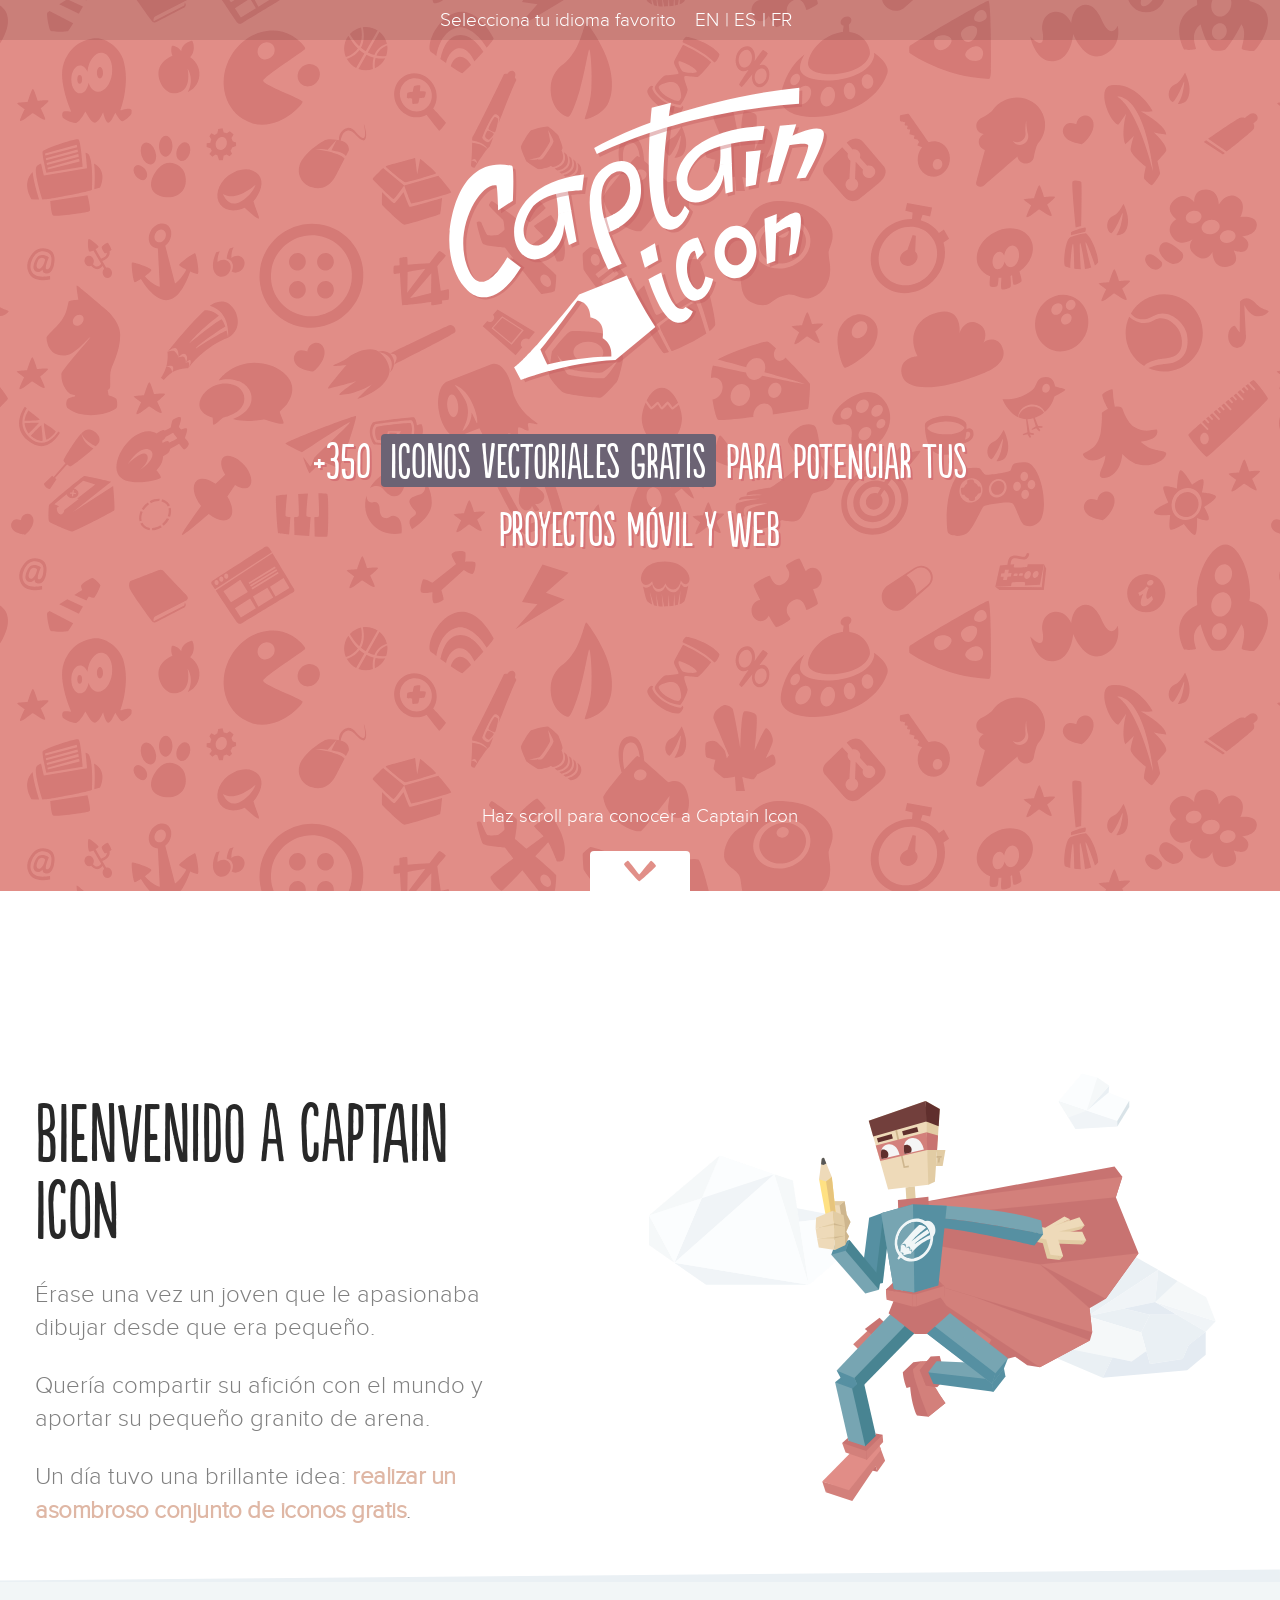
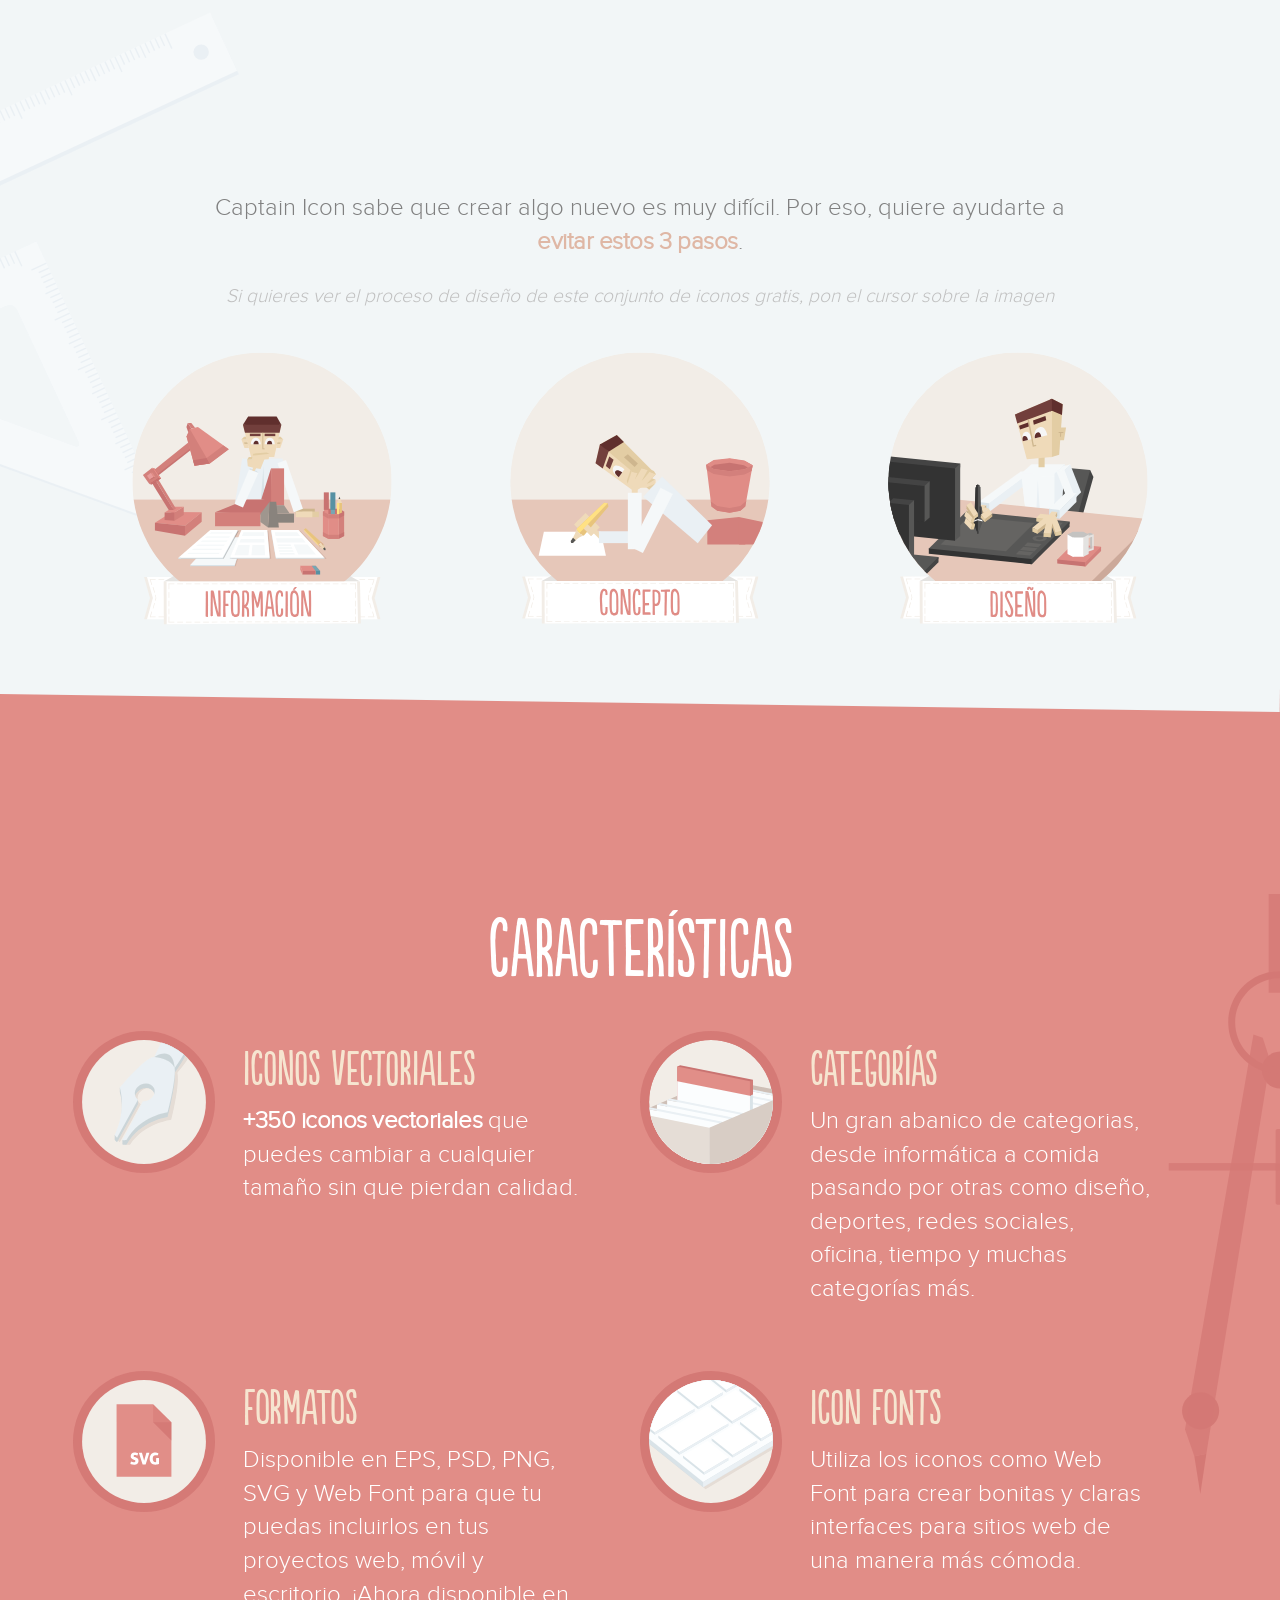
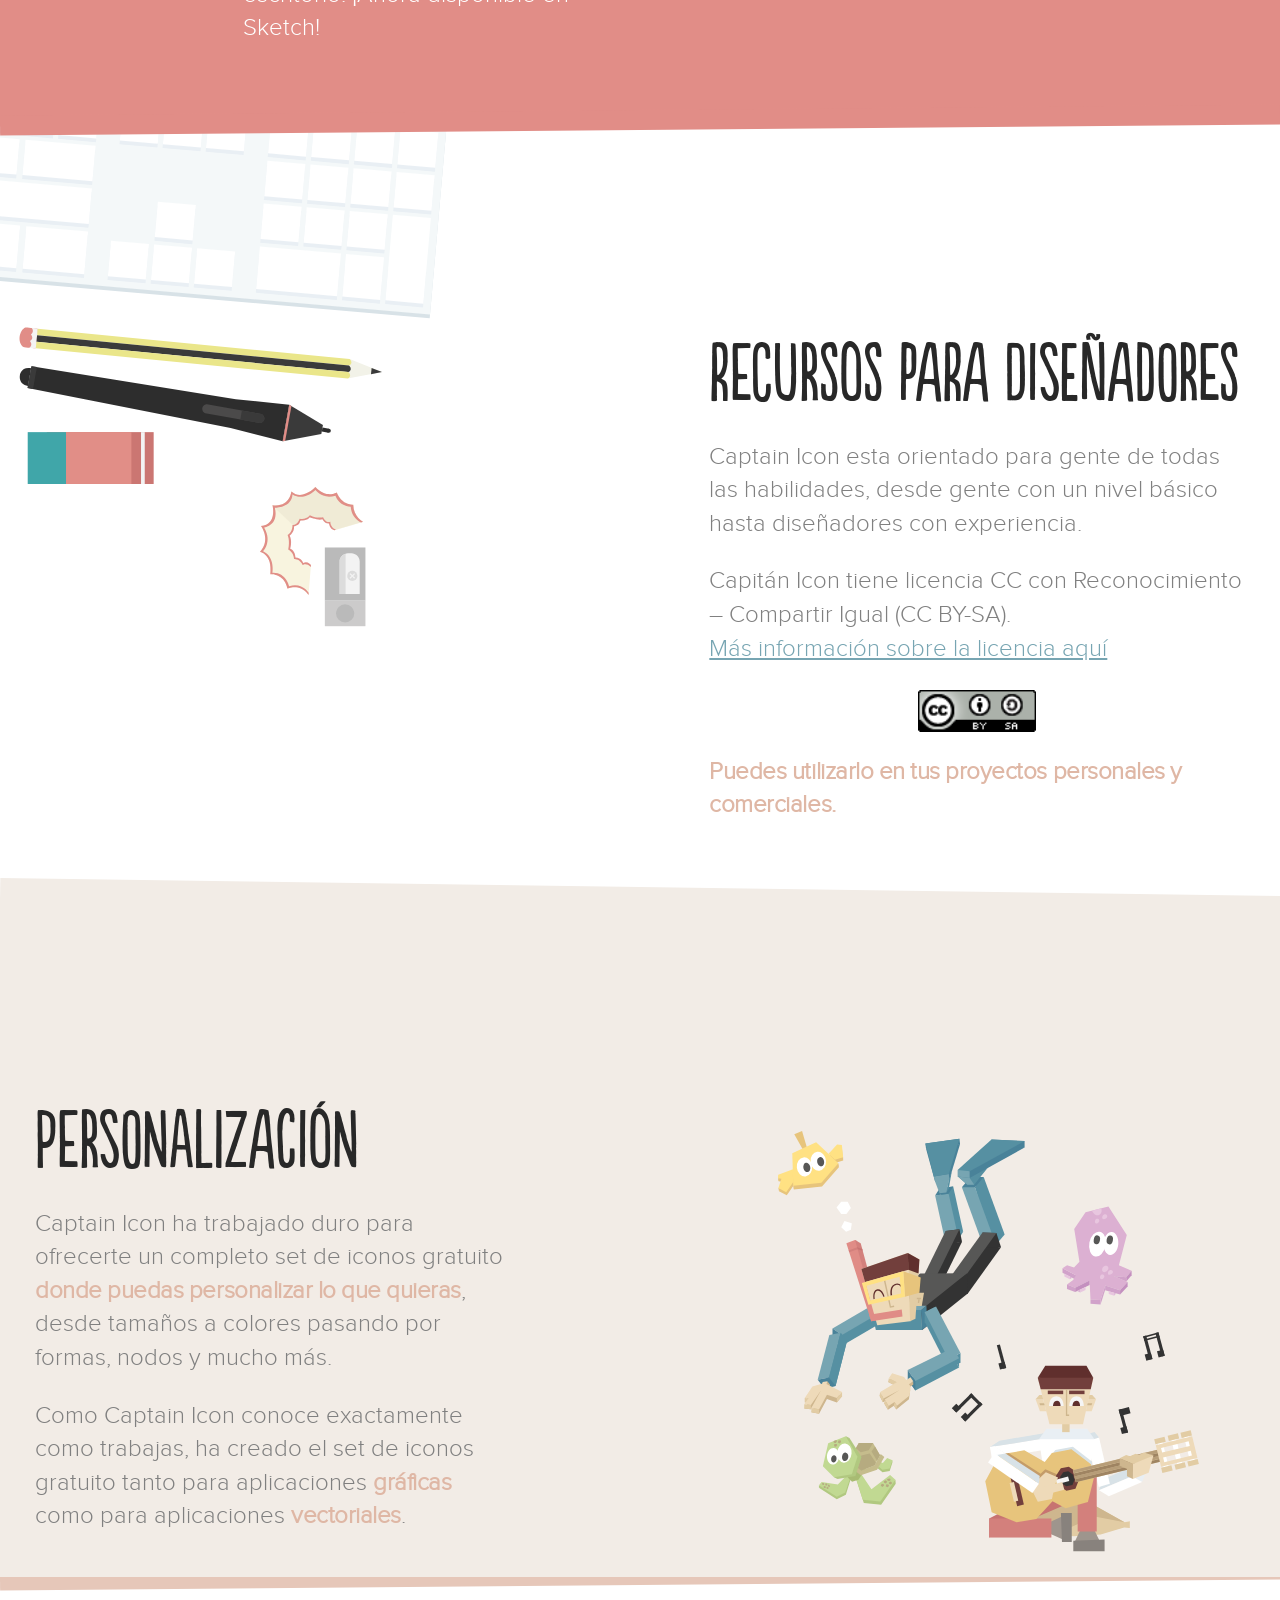
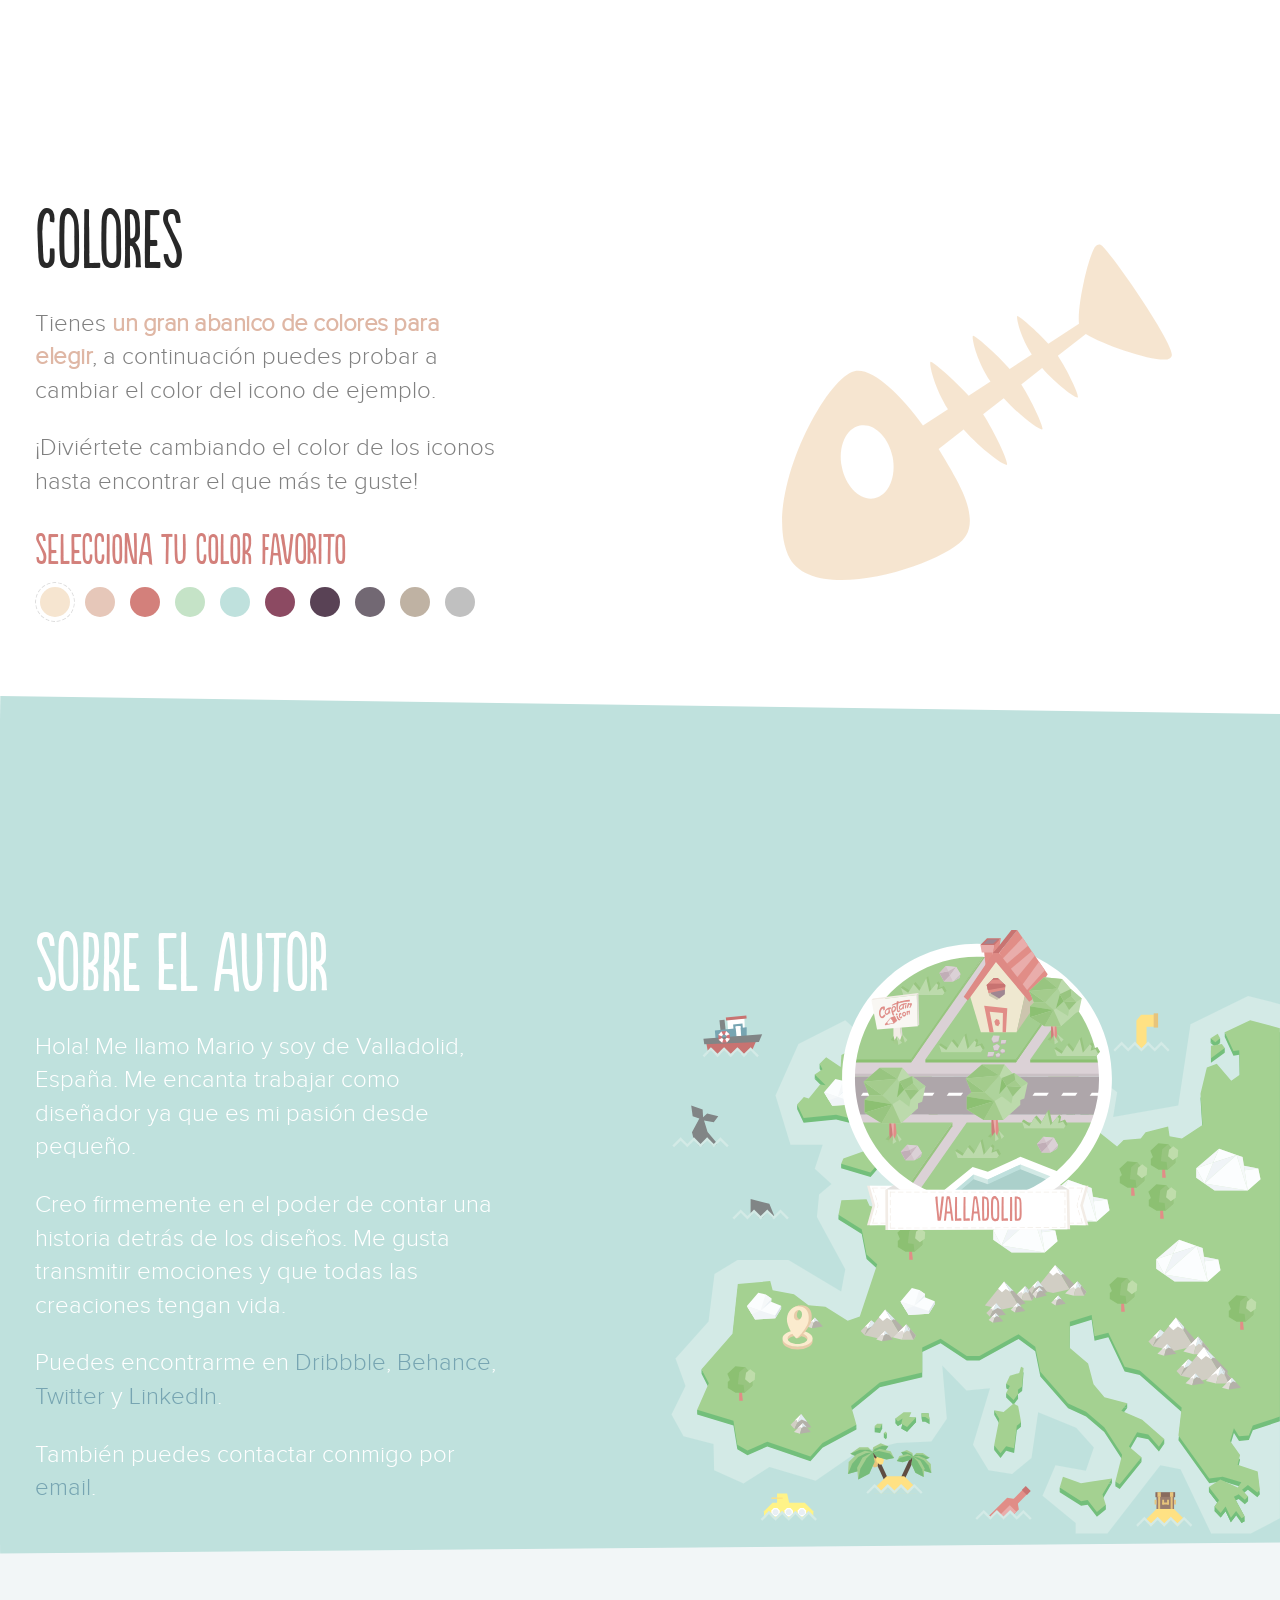
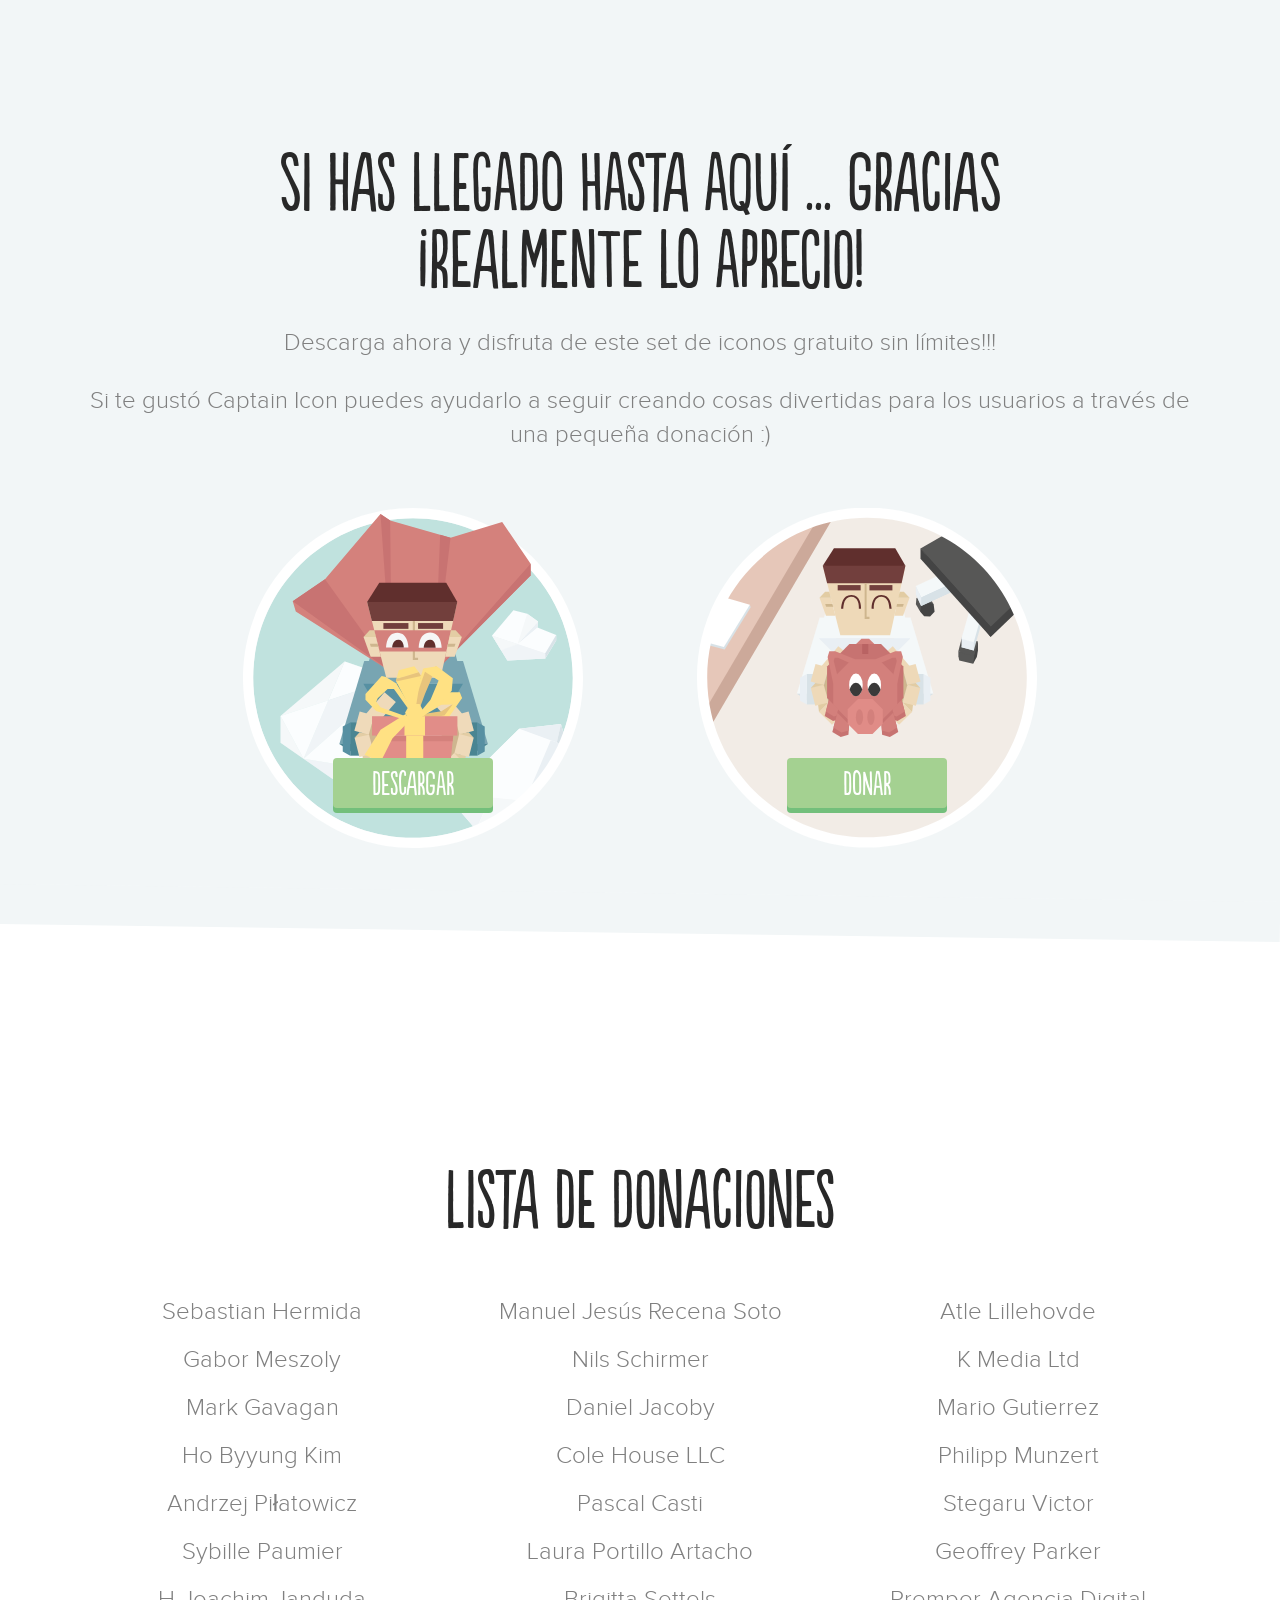
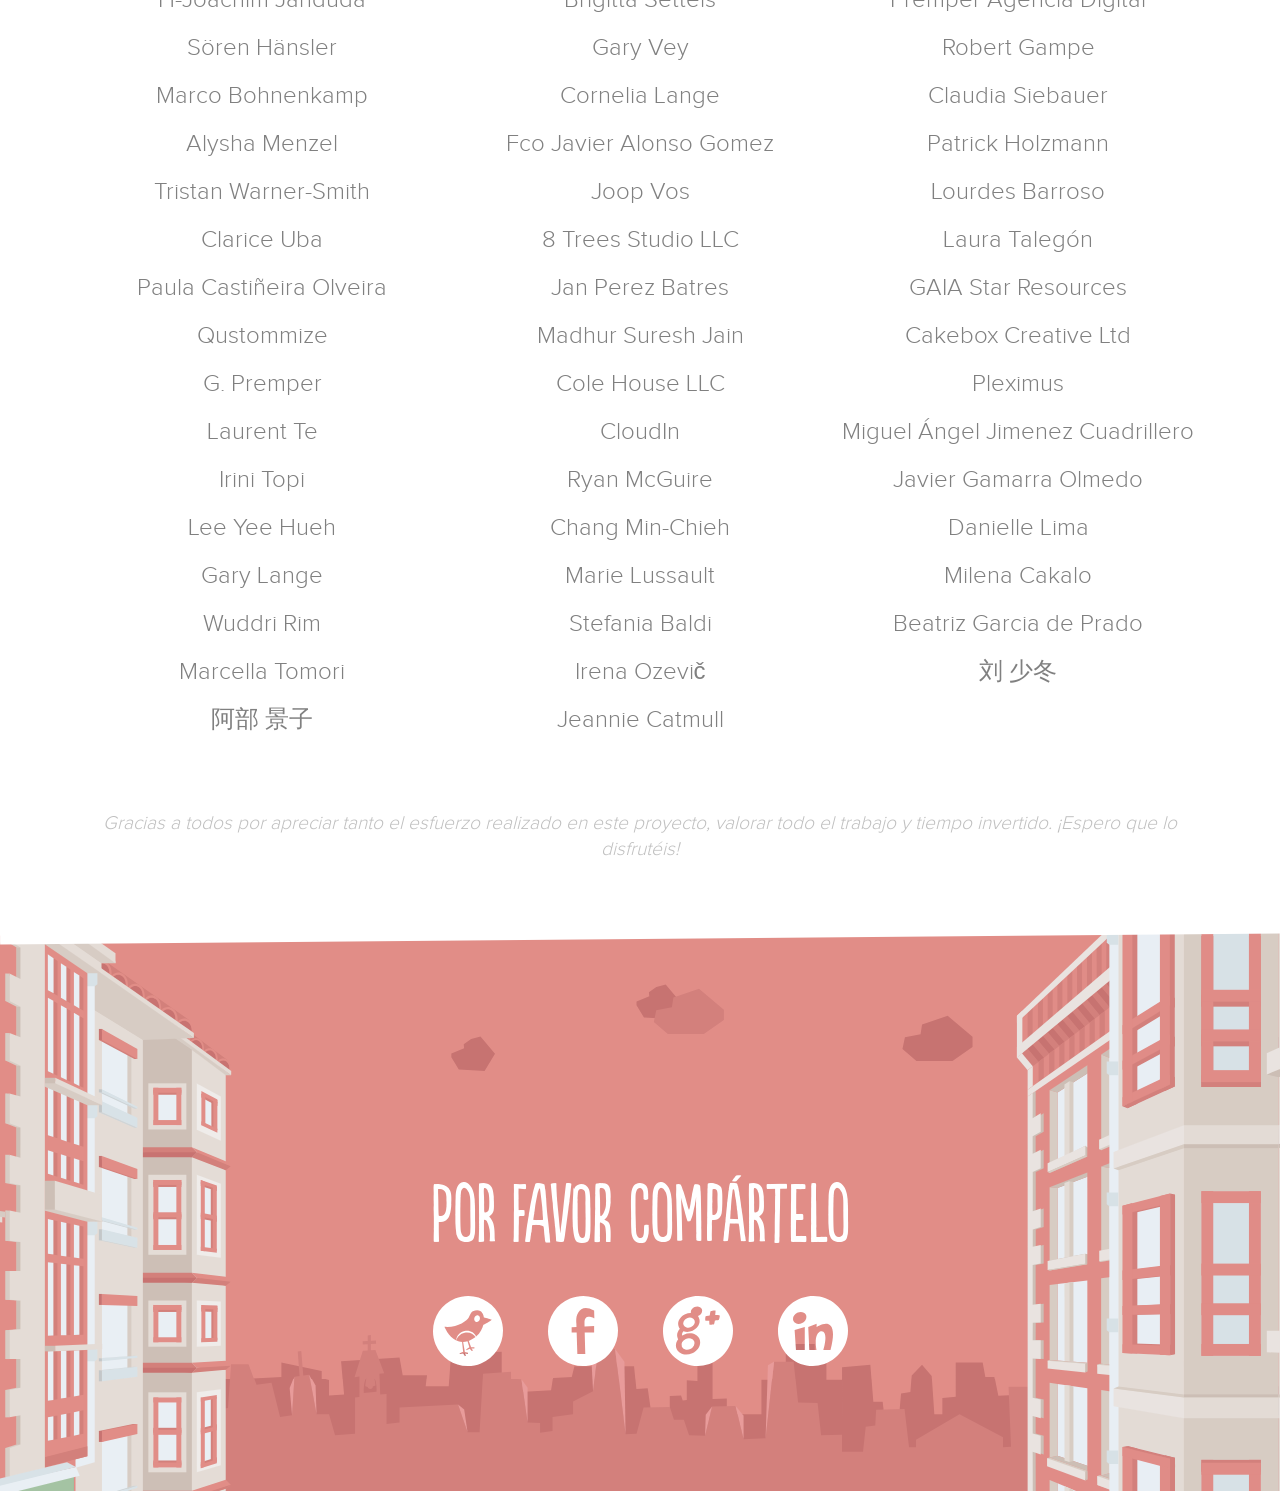
==== es/index.html @ d127c28e "Revert "New donations - March 2019"" ====
<!DOCTYPE html>

    <!--[if lt IE 7]>      <html class="no-js lt-ie9 lt-ie8 lt-ie7"> <![endif]-->
    <!--[if IE 7]>         <html class="no-js lt-ie9 lt-ie8"> <![endif]-->
    <!--[if IE 8]>         <html class="no-js lt-ie9"> <![endif]-->
    <!--[if gt IE 8]><!--> 

    <html class="no-js" lang="es-ES"><!--<![endif]-->
    <head>

        <!--[if lt IE 9]>
            <script type="text/javascript">
               document.createElement("nav");
               document.createElement("header");
               document.createElement("footer");
               document.createElement("section");
               document.createElement("article");
               document.createElement("aside");
               document.createElement("hgroup");
            </script>
        <![endif]-->

        <meta charset="utf-8">
        <meta http-equiv="X-UA-Compatible" content="IE=edge">
        <title>Captain Icon</title>
        <meta name="viewport" content="width=device-width, initial-scale=1">
        <meta name="description" content="+350 Awesome free vector icons to empower your mobile and web designs">
        <meta name="author" content="Mario del Valle Guijarro">

        <link rel="shortcut icon" href="../favicon.ico">
        <link rel="apple-touch-icon" href="../img/apple-touch-icon-57x57.png">
        <link rel="apple-touch-icon" sizes="72x72" href="../img/apple-touch-icon-72x72.png">
        <link rel="apple-touch-icon" sizes="114x114" href="../img/apple-touch-icon-114x114.png">

        <link rel="stylesheet" href="../stylesheets/normalize.css">
        <link rel="stylesheet" href="../stylesheets/main.css">

        <link rel="stylesheet" type="text/css" href="../stylesheets/capicon.css">
        <link rel="stylesheet" type="text/css" href="../stylesheets/print.css" media="print">

        <script src="../js/vendor/modernizr-2.6.2.min.js"></script>
        
    </head>
    <body>

        <!--[if lt IE 7]>
            <p class="browsehappy">You are using an <strong>outdated</strong> browser. Please <a href="http://browsehappy.com/">upgrade your browser</a> to improve your experience.</p>
        <![endif]-->

        <header class="top-bar">
            <div class="top-bar-inner">
                <span>Selecciona tu idioma favorito</span>
                <ul class="language-list">
                    <li>
                        <a href="../index.html">EN</a>
                        <span>| ES</span>
                        <a href="../fr/index.html">| FR</a>
                    </li>
                </ul>
            </div>
        </header>
        <div class="top-container">
            <div class="logo">
                <img src="../img/logo.svg" class="logo-image" alt="Logo Captain Icon" >
                <h1 class="slogan">+350 <span class="vector-icons">iconos vectoriales gratis</span> para potenciar tus proyectos móvil y web</h1>
                <p class="scroll-to">Haz scroll para conocer a Captain Icon</p>
            </div>
            <a href="#welcome" id="nav-down" class="nav-down"></a>
        </div>
        <section id="welcome" class="row">
            <div class="block left">
                <h2>Bienvenido a Captain Icon</h2>
                <p>Érase una vez un joven que le apasionaba dibujar desde que era pequeño.</p> 
                <p>Quería compartir su afición con el mundo y aportar su pequeño granito de arena.</p>
                <p>Un día tuvo una brillante idea: <span class="highlight"><b>realizar un asombroso conjunto de iconos gratis</b></span>.</p>
            </div>
            <div class="block right cartoon">
                <img src="../img/captain.svg" alt="Captain Icon">
            </div>
            <div class="clear"></div>
        </section>
        <div class="border-before"></div>
        <section id="steps" class="row">
            <div class="block block-inner">
                <p class="section-desc">Captain Icon sabe que crear algo nuevo es muy difícil. Por eso, quiere ayudarte a <span class="highlight"><b>evitar estos 3 pasos</b></span>.</p> 
                <q class="quote">Si quieres ver el proceso de diseño de este conjunto de iconos gratis, pon el cursor sobre la imagen</q>
                <ul class="step-list">
                    <li>
                        <div class="image">
                            <img src="../img/briefing_off_es.svg" alt="Briefing">
                            <img class="onhover" src="../img/briefing_on_es.svg" alt="Briefing">
                        </div>
                    </li>
                    <li>
                        <div class="image">
                            <img src="../img/concept_off_es.svg" alt="Concept">
                            <img class="onhover" src="../img/concept_on_es.svg" alt="Concept">
                        </div>
                    </li>
                    <li>
                        <div class="image">
                            <img src="../img/design_off_es.svg" alt="Design">
                            <img class="onhover" src="../img/design_on_es.svg" alt="Design">
                        </div>                  
                    </li>
                    <div class="clear"></div>
                </ul>
            </div>
        </section>
        <div class="border-after"></div>
        <section id="features" class="row">
            <div class="block block-inner">
                <h2>Características</h2>
                <ul class="feature-list">
                    <li>
                        <div class="image"><img src="../img/vector_icons.svg" alt="Vector Icons"></div>
                        <div class="text">
                            <h3>Iconos Vectoriales</h3>
                            <p><b>+350 iconos vectoriales</b> que puedes cambiar a cualquier tamaño sin que pierdan calidad.</p>
                        </div>
                    </li>
                    <li>
                        <div class="image"><img src="../img/categories.svg" alt="Categories"></div>
                        <div class="text">
                            <h3>Categorías</h3>
                            <p>Un gran abanico de categorias, desde informática a comida pasando por otras como diseño, deportes, redes sociales, oficina, tiempo y muchas categorías más.</p>
                        </div>
                    </li>
                    <li>
                        <div class="image"><img src="../img/formats.svg" alt="Formats"></div>
                        <div class="text">
                            <h3>Formatos</h3>
                            <p>Disponible en EPS, PSD, PNG, SVG y Web Font para que tu puedas incluirlos en tus proyectos web, móvil y escritorio. ¡Ahora disponible en Sketch!</p>
                        </div>
                    </li>
                    <li>
                        <div class="image"><img src="../img/webfont.svg" alt="Web Font"></div>
                        <div class="text">
                            <h3>Icon Fonts</h3>
                            <p>Utiliza los iconos como Web Font para crear bonitas y claras interfaces para sitios web de una manera más cómoda.</p>
                        </div>
                    </li>
                </ul>
            </div>
            <div class="clear"></div>
        </section>
        <div class="border-before-designers"></div>
        <section id="designers" class="row">
            <div class="block right">
                <h2>Recursos para diseñadores</h2>
                <p>Captain Icon esta orientado para gente de todas las habilidades, desde gente con un nivel básico hasta diseñadores con experiencia.</p>
                <p>Capitán Icon tiene licencia CC con Reconocimiento – Compartir Igual (CC BY-SA). <br><a href="http://creativecommons.org/licenses/?lang=es_ES" target="_blank">Más información sobre la licencia aquí</a></p>
                <p><img src="../img/by-sa.png" id="license" alt="Licencia" width="88"></p>
                <p><span class="highlight"><b>Puedes utilizarlo en tus proyectos personales y comerciales. </b></span></p>  
            </div>
            <div class="clear"></div>
        </section>
        <div class="border-after-designers"></div>
        <section id="customization" class="row">
            <div class="block left">
                <h2>Personalización</h2>
                <p>Captain Icon ha trabajado duro para ofrecerte un completo set de iconos gratuito <span class="highlight"><b> donde puedas personalizar lo que quieras</b></span>, desde tamaños a colores pasando por formas, nodos y mucho más.</p>
                <p>Como Captain Icon conoce exactamente como trabajas, ha creado el set de iconos gratuito tanto para aplicaciones <span class="highlight"><b>gráficas</b></span> como para aplicaciones <span class="highlight"><b>vectoriales</b></span>.</p>
            </div>
            <div class="block right">
                <img src="../img/customization.svg" alt="Customization">
            </div>
            <div class="clear"></div>
        </section>
        <div class="border-before-colors"></div>
        <section id="colors" class="row">
            <div class="block left">
                <h2>Colores</h2>
                <p>Tienes <span class="highlight"><b> un gran abanico de colores para elegir</b></span>, a continuación puedes probar a cambiar el color del icono de ejemplo.</p>
                <p>¡Diviértete cambiando el color de los iconos hasta encontrar el que más te guste!</p>
                <h3 class="select">Selecciona tu color favorito</h3>
                <ul class="color-list">
                    <li class="selected">
                        <span class="color-0">Color Vector Icon</span>
                    </li>
                    <li>
                        <span class="color-1">Color Vector Icon</span>
                    </li>
                    <li>
                        <span class="color-2">Color Vector Icon</span>
                    </li>
                    <li>
                        <span class="color-3">Color Vector Icon</span>
                    </li>
                    <li>
                        <span class="color-4">Color Vector Icon</span>
                    </li>
                    <li>
                        <span class="color-5">Color Vector Icon</span>
                    </li>
                    <li>
                        <span class="color-6">Color Vector Icon</span>
                    </li>
                    <li>
                        <span class="color-7">Color Vector Icon</span>
                    </li>
                    <li>
                        <span class="color-8">Color Vector Icon</span>
                    </li>
                    <li>
                        <span class="color-9">Color Vector Icon</span>
                    </li>
                </ul>
            </div>
            <div class="block right">
                <img id="icon" src="../img/icon.svg">
            </div>
            <div class="clear"></div>
        </section>
        <div class="border-after-colors"></div>
        <section id="autor" class="row">
            <div class="block left">
                <h2>Sobre el autor</h2>
                <p>Hola! Me llamo Mario y soy de Valladolid, España. Me encanta trabajar como diseñador ya que es mi pasión desde pequeño.</p>
                <p>Creo firmemente en el poder de contar una historia detrás de los diseños. Me gusta transmitir emociones y que todas las creaciones tengan vida.</p>
                <p>Puedes encontrarme en <a href="https://dribbble.com/mariodelvalle" target="_blank">Dribbble</a>, <a href="http://www.behance.net/mariodelvalle" target="_blank">Behance</a>, <a href="https://twitter.com/maduil" target="_blank">Twitter</a> y <a href="http://linkedin.com/in/mariodelvalleguijarro" target="_blank">LinkedIn</a>.</p>
                <p>También puedes contactar conmigo por <a href="mailto:correodemariete@gmail.com?Subject=Captain%20Icon" target="_blank">email</a>.</p>
            </div>
            <div class="block right colors-icon">
                <img id="icon" src="../img/valladolid.svg" alt="Valladolid">
            </div>
            <div class="clear"></div>
        </section>
        <div class="border-before-download"></div>
        <section id="download" class="row">
            <div class="block block-inner">
                <h2>Si has llegado hasta aquí ... Gracias <br> ¡Realmente lo aprecio!</h2>
                <p class="section-desc">Descarga ahora y disfruta de este set de iconos gratuito sin límites!!!</p>   
                <p class="section-desc">Si te gustó Captain Icon puedes ayudarlo a seguir creando cosas divertidas para los usuarios a través de una pequeña donación :)</p>   
                <div class="button">
                    <img id="icon" src="../img/download.svg" alt="Download">
                    <a href="http://mariodelvalle.github.io/CaptainIcon/capicon.zip">Descargar</a>
                </div>
                <div class="button">
                    <img id="icon" src="../img/donate.svg" alt="Donate">

                    <form action="https://www.paypal.com/cgi-bin/webscr" method="post" target="_blank">
                        <input type="hidden" name="cmd" value="_s-xclick">
                        <input type="hidden" name="encrypted" value="-----BEGIN [base64]/yDyp6y8nyaT1M4G4pRo1ndFx+8TumXUZ8QdbDGV2ni4ja/[base64]/8iGOD09Hv4tTH6YOWDG1V6uodOTV6mjK6gXRvlKO14K2ZQQB4jKpWKhd++tltp3TSX/[base64]/ETMS1ycjtkpkvjXZe9k+6CieLuLsPumsJ7QC1odNz3sJiCbs2wC0nLE0uLGaEtXynIgRqIddYCHx88pb5HTXv4SZeuv0Rqq4+axW9PLAAATU8w04qqjaSXgbGLP3NmohqM6bV9kZZwZLR/klDaQGo1u9uDb9lr4Yn+rBQIDAQABo4HuMIHrMB0GA1UdDgQWBBSWn3y7xm8XvVk/UtcKG+wQ1mSUazCBuwYDVR0jBIGzMIGwgBSWn3y7xm8XvVk/[base64]/zANBgkqhkiG9w0BAQUFAAOBgQCBXzpWmoBa5e9fo6ujionW1hUhPkOBakTr3YCDjbYfvJEiv/2P+IobhOGJr85+XHhN0v4gUkEDI8r2/rNk1m0GA8HKddvTjyGw/XqXa+LSTlDYkqI8OwR8GEYj4efEtcRpRYBxV8KxAW93YDWzFGvruKnnLbDAF6VR5w/[base64]/zgjxcJ1lOzOjdEP3zgSqSYtKfwnEzvDJOApGSiC2cuI7a+aI786Z/wYzrRg23nyf9TlI/hZhVGywE9t1Q6gomLsdTW/O/XirDzdRhh3xR/Mr9o+jP6B6Q==-----END PKCS7-----
                        ">
                        <input type="submit" border="0" name="submit" alt="Donate" value="Donar">
                    </form>
                </div>
                <div class="clear"></div>
            </div>
        </section>
        <div class="border-after"></div>
        <section id="donations-list" class="row">
            <div class="block block-inner">
                <h2>Lista de donaciones</h2>
                <ul>
                    <li>
                        <span>Sebastian Hermida</span>
                        <span>Gabor Meszoly</span>
                        <span>Mark Gavagan</span>
                        <span>Ho Byyung Kim</span>
                        <span>Andrzej Piłatowicz</span>
                        <span>Sybille Paumier</span>
                        <span>H-Joachim Janduda</span>
                        <span>Sören Hänsler</span>
                        <span>Marco Bohnenkamp</span>
                        <span>Alysha Menzel</span>
                        <span>Tristan Warner-Smith</span>
                        <span>Clarice Uba</span>
                        <span>Paula Castiñeira Olveira</span>
                        <span>Qustommize</span>
                        <span>G. Premper</span>
                        <span>Laurent Te</span>
                        <span>Irini Topi</span>
                        <span>Lee Yee Hueh</span>
                        <span>Gary Lange</span>
                        <span>Wuddri Rim</span>
                        <span>Marcella Tomori</span>
                        <span>阿部 景子</span>
                    </li>
                    <li>
                        <span>Manuel Jesús Recena Soto</span>
                        <span>Nils Schirmer</span>
                        <span>Daniel Jacoby</span>
                        <span>Cole House LLC</span>
                        <span>Pascal Casti</span>
                        <span>Laura Portillo Artacho</span>
                        <span>Brigitta Settels</span>
                        <span>Gary Vey</span>
                        <span>Cornelia Lange</span>
                        <span>Fco Javier Alonso Gomez</span>
                        <span>Joop Vos</span>
                        <span>8 Trees Studio LLC</span>
                        <span>Jan Perez Batres</span>
                        <span>Madhur Suresh Jain</span>
                        <span>Cole House LLC</span>
                        <span>CloudIn</span>
                        <span>Ryan McGuire</span>
                        <span>Chang Min-Chieh</span>
                        <span>Marie Lussault</span>
                        <span>Stefania Baldi</span>
                        <span>Irena Ozevič</span>
                        <span>Jeannie Catmull</span>
                    </li>
                    <li>
                        <span>Atle Lillehovde</span>
                        <span>K Media Ltd</span>
                        <span>Mario Gutierrez</span>
                        <span>Philipp Munzert</span>
                        <span>Stegaru Victor</span>
                        <span>Geoffrey Parker</span>
                        <span>Premper Agencia Digital</span>
                        <span>Robert Gampe</span>
                        <span>Claudia Siebauer</span>
                        <span>Patrick Holzmann</span>
                        <span>Lourdes Barroso</span>
                        <span>Laura Talegón</span>
                        <span>GAIA Star Resources</span>
                        <span>Cakebox Creative Ltd</span>
                        <span>Pleximus</span>
                        <span>Miguel Ángel Jimenez Cuadrillero</span>
                        <span>Javier Gamarra Olmedo</span>
                        <span>Danielle Lima</span>
                        <span>Milena Cakalo</span>
                        <span>Beatriz Garcia de Prado</span>
                        <span>刘 少冬</span>
                    </li>
                </ul>
                <div class="clear"></div>
                <p class="thanks">Gracias a todos por apreciar tanto el esfuerzo realizado en este proyecto, valorar todo el trabajo y tiempo invertido. ¡Espero que lo disfrutéis!</p>
            </div>
        </section>
        <div class="border-before-donations"></div>
        <footer id="social" class="row">

            <div class="clouds"></div>

            <div class="house left-first-house"></div>
            <div class="house left-second-house"></div>
            <div class="house left-third-house"></div>

            <div class="house right-first-house"></div>
            <div class="house right-second-house"></div>
            <div class="house right-third-house"></div>

            <div class="block block-inner">
                <h2>Por favor compártelo</h2>
                <ul class="social-list">
                    <li>
                        <a href="http://twitter.com/share?url=http%3A%2F%2Fmariodelvalle.github.io%2FCaptainIconWeb&text=Bienvenidos%20a%20Captain%20Icon!%20%2B350%20iconos%20vectoriales%20gratis,%20realizado%20por%20%40maduil%20%23CaptainIcon" target="_blank"><img src="../img/twitter.svg" alt="Twitter"></a>
                    </li>
                    <li>
                        <a href="http://www.facebook.com/sharer.php?u=http%3A%2F%2Fmariodelvalle.github.io%2FCaptainIconWeb" target="_blank"><img src="../img/facebook.svg" alt="Facebook"></a>
                    </li>
                    <li>
                        <a href="https://plus.google.com/share?url=http%3A%2F%2Fmariodelvalle.github.io%2FCaptainIconWeb" target="_blank"><img src="../img/googleplus.svg" alt="Google +"></a>
                    </li>
                    <li>
                        <a href="http://www.linkedin.com/shareArticle?mini=true&url=http%3A%2F%2Fmariodelvalle.github.io%2FCaptainIconWeb&title=Captain+Icon&summary=Welcome%20to%20Captain%20Icon!%20%2B350%20free%20vector%20icons%20for%20your%20projects.%20%23design%20%23illustration%20%23icon&source=Mario+Del+Valle+Guijarro" target="_blank"><img src="../img/linkedin.svg" alt="LinkedIn"></a>
                    </li>
                </ul>
            </div>
            <div class="clear"></div>
        </footer>

        <script type="text/javascript" src="http://ajax.googleapis.com/ajax/libs/jquery/1.10.2/jquery.min.js"></script>
        <script>window.jQuery || document.write('<script src="js/vendor/jquery-1.10.2.min.js"><\/script>')</script>
        <script type="text/javascript" src="../js/plugins.js"></script>
        <script type="text/javascript" src="../js/main.js"></script>
        <script type="text/javascript" src="../js/capicon.js"></script>
        <script type="text/javascript" src="../js/prefixfree.min.js"></script>
    </body>
</html>
---- stylesheets/main.css ----
/*! HTML5 Boilerplate v4.3.0 | MIT License | http://h5bp.com/ */

/*
 * What follows is the result of much research on cross-browser styling.
 * Credit left inline and big thanks to Nicolas Gallagher, Jonathan Neal,
 * Kroc Camen, and the H5BP dev community and team.
 */

/* ==========================================================================
   Base styles: opinionated defaults
   ========================================================================== */

html,
button,
input,
select,
textarea {
    color: #222;
}

html {
    font-size: 1em;
    line-height: 1.4;
}

/*
 * Remove text-shadow in selection highlight: h5bp.com/i
 * These selection rule sets have to be separate.
 * Customize the background color to match your design.
 */

::-moz-selection {
    background: #b3d4fc;
    text-shadow: none;
}

::selection {
    background: #b3d4fc;
    text-shadow: none;
}

/*
 * A better looking default horizontal rule
 */

hr {
    display: block;
    height: 1px;
    border: 0;
    border-top: 1px solid #ccc;
    margin: 1em 0;
    padding: 0;
}

/*
 * Remove the gap between images, videos, audio and canvas and the bottom of
 * their containers: h5bp.com/i/440
 */

audio,
canvas,
img,
video {
    vertical-align: middle;
}

/*
 * Remove default fieldset styles.
 */

fieldset {
    border: 0;
    margin: 0;
    padding: 0;
}

/*
 * Allow only vertical resizing of textareas.
 */

textarea {
    resize: vertical;
}

/* ==========================================================================
   Browse Happy prompt
   ========================================================================== */

.browsehappy {
    margin: 0.2em 0;
    background: #ccc;
    color: #000;
    padding: 0.2em 0;
}

/* ==========================================================================
   Author's custom styles
   ========================================================================== */

















/* ==========================================================================
   Helper classes
   ========================================================================== */

/*
 * Image replacement
 */

.ir {
    background-color: transparent;
    border: 0;
    overflow: hidden;
    /* IE 6/7 fallback */
    *text-indent: -9999px;
}

.ir:before {
    content: "";
    display: block;
    width: 0;
    height: 150%;
}

/*
 * Hide from both screenreaders and browsers: h5bp.com/u
 */

.hidden {
    display: none !important;
    visibility: hidden;
}

/*
 * Hide only visually, but have it available for screenreaders: h5bp.com/v
 */

.visuallyhidden {
    border: 0;
    clip: rect(0 0 0 0);
    height: 1px;
    margin: -1px;
    overflow: hidden;
    padding: 0;
    position: absolute;
    width: 1px;
}

/*
 * Extends the .visuallyhidden class to allow the element to be focusable
 * when navigated to via the keyboard: h5bp.com/p
 */

.visuallyhidden.focusable:active,
.visuallyhidden.focusable:focus {
    clip: auto;
    height: auto;
    margin: 0;
    overflow: visible;
    position: static;
    width: auto;
}

/*
 * Hide visually and from screenreaders, but maintain layout
 */

.invisible {
    visibility: hidden;
}

/*
 * Clearfix: contain floats
 *
 * For modern browsers
 * 1. The space content is one way to avoid an Opera bug when the
 *    `contenteditable` attribute is included anywhere else in the document.
 *    Otherwise it causes space to appear at the top and bottom of elements
 *    that receive the `clearfix` class.
 * 2. The use of `table` rather than `block` is only necessary if using
 *    `:before` to contain the top-margins of child elements.
 */

.clearfix:before,
.clearfix:after {
    content: " "; /* 1 */
    display: table; /* 2 */
}

.clearfix:after {
    clear: both;
}

/*
 * For IE 6/7 only
 * Include this rule to trigger hasLayout and contain floats.
 */

.clearfix {
    *zoom: 1;
}

/* ==========================================================================
   EXAMPLE Media Queries for Responsive Design.
   These examples override the primary ('mobile first') styles.
   Modify as content requires.
   ========================================================================== */

@media only screen and (min-width: 35em) {
    /* Style adjustments for viewports that meet the condition */
}

@media print,
       (-o-min-device-pixel-ratio: 5/4),
       (-webkit-min-device-pixel-ratio: 1.25),
       (min-resolution: 120dpi) {
    /* Style adjustments for high resolution devices */
}

/* ==========================================================================
   Print styles.
   Inlined to avoid required HTTP connection: h5bp.com/r
   ========================================================================== */

@media print {
    * {
        background: transparent !important;
        color: #000 !important; /* Black prints faster: h5bp.com/s */
        box-shadow: none !important;
        text-shadow: none !important;
    }

    a,
    a:visited {
        text-decoration: underline;
    }

    a[href]:after {
        content: " (" attr(href) ")";
    }

    abbr[title]:after {
        content: " (" attr(title) ")";
    }

    /*
     * Don't show links for images, or javascript/internal links
     */

    .ir a:after,
    a[href^="javascript:"]:after,
    a[href^="#"]:after {
        content: "";
    }

    pre,
    blockquote {
        border: 1px solid #999;
        page-break-inside: avoid;
    }

    thead {
        display: table-header-group; /* h5bp.com/t */
    }

    tr,
    img {
        page-break-inside: avoid;
    }

    img {
        max-width: 100% !important;
    }

    @page {
        margin: 0.5cm;
    }

    p,
    h2,
    h3 {
        orphans: 3;
        widows: 3;
    }

    h2,
    h3 {
        page-break-after: avoid;
    }
}
---- stylesheets/capicon.css ----
@font-face {
  font-family: 'proxima_nova_light';
  src: url("../fonts/proximanova-light-webfont.eot");
  src: url("../fonts/proximanova-light-webfont.eot?#iefix") format("embedded-opentype"), url("../fonts/proximanova-light-webfont.woff") format("woff"), url("../fonts/proximanova-light-webfont.ttf") format("truetype"), url("../fonts/proximanova-light-webfont.svg#proxima_novalight") format("svg");
  font-weight: normal;
  font-style: normal; }
@font-face {
  font-family: 'proxima_nova_regular';
  src: url("../fonts/proximanova-regular-webfont.eot");
  src: url("../fonts/proximanova-regular-webfont.eot?#iefix") format("embedded-opentype"), url("../fonts/proximanova-regular-webfont.woff") format("woff"), url("../fonts/proximanova-regular-webfont.ttf") format("truetype"), url("../fonts/proximanova-regular-webfont.svg#proxima_nova_rgregular") format("svg");
  font-weight: normal;
  font-style: normal; }
@font-face {
  font-family: 'populaire';
  src: url("../fonts/populaire-webfont.eot");
  src: url("../fonts/populaire-webfont.eot?#iefix") format("embedded-opentype"), url("../fonts/populaire-webfont.woff") format("woff"), url("../fonts/populaire-webfont.ttf") format("truetype"), url("../fonts/populaire-webfont.svg#populairemedium") format("svg");
  font-weight: normal;
  font-style: normal; }
/* ===========================================================
                            GLOBAL
   =========================================================== */
*, html, body {
  box-sizing: border-box; }

html, body {
  height: 100%;
  width: 100%; }

body {
  font-family: 'proxima_nova_regular', sans-serif, Arial;
  font-size: 100%;
  margin: 0; }
  body ::selection {
    background: #ECD078;
    color: #ffffff; }
  body ::-moz-selection {
    background: #ECD078;
    color: #ffffff; }

h1, h2, h3 {
  margin: 0;
  font-style: normal;
  font-weight: 500; }

h2 {
  font-size: 480%;
  line-height: 1em; }

h3 {
  font-size: 300%;
  text-align: left; }

h4 {
  font-size: 170%; }

h1, h2, h3 {
  color: #282828;
  font-family: 'populaire', sans-serif, Arial; }

p {
  color: #808080;
  font-size: 1.5em;
  font-family: 'proxima_nova_light', sans-serif, Arial;
  font-weight: 500;
  text-align: left; }

a {
  color: #77A5B2; }

b {
  letter-spacing: -0.02em; }

ul {
  margin: 0;
  padding: 0;
  list-style: none; }

img {
  width: 100%; }

#features h2, #features p, #autor h2, #autor p, #social h2, .slogan, .scroll-to, .vector-icons, .top-bar span, .top-bar a {
  color: #ffffff; }

.section-desc {
  text-align: center; }

.row {
  min-height: 540px;
  padding: 10px;
  position: relative; }

.block {
  margin-top: 200px;
  opacity: 0;
  transition: all 0.4s ease; }

.left, .right {
  width: 42.5%; }
  .left img, .right img {
    display: block;
    margin: 0 auto; }

.left {
  margin-left: 2%;
  padding-right: 4em;
  float: left; }

.right {
  margin-right: 2%;
  float: right; }

.active .left {
  margin-left: 6%; }

.active .right {
  margin-right: 6%; }

.active .block {
  margin-top: 100px;
  opacity: 1; }

.block-inner {
  margin: 200px auto 0;
  text-align: center;
  width: 80%; }

.border-before {
  background: none repeat scroll #eaf0f4;
  top: 13px; }

.border-before-designers {
  background: none repeat scroll #e18d87;
  top: -30px; }

.border-before-colors {
  background: none repeat scroll #e6c7b9;
  top: -12px; }

.border-before-download {
  background: none repeat scroll #bfe1dd;
  top: -12px; }

.border-before-donations {
  background: none repeat scroll #ffffff;
  top: -12px; }

.border-before, .border-before-designers, .border-before-colors, .border-before-download, .border-before-donations {
  height: 20px;
  display: block;
  transform: rotate(-0.5deg);
  -webkit-backface-visibility: hidden;
  z-index: 10;
  position: relative; }

.border-after, .border-after-designers, .border-after-colors {
  height: 40px;
  display: block;
  position: relative;
  transform: rotate(0.8deg);
  -webkit-backface-visibility: hidden;
  z-index: 10; }

.border-after {
  background: none repeat scroll #f2f6f7;
  bottom: -15px; }

.border-after-designers {
  background: none repeat scroll #f2ece6;
  bottom: -30px; }

.border-after-colors {
  background: none repeat scroll #bfe1dd;
  bottom: -25px; }

.highlight {
  color: #dfb7a5; }

.clear {
  clear: both; }

/* ===========================================================
                            TOP CONTAINER
   =========================================================== */
.top-container {
  background: #e18d87 url("../img/background.svg") center -60px repeat;
  height: 99%;
  position: relative;
  width: 100%;
  margin: -40px 0 0;
  z-index: 10; }

.top-bar {
  background: rgba(0, 0, 0, 0.1);
  position: relative;
  height: 40px;
  width: 100%;
  z-index: 11; }
  .top-bar .top-bar-inner {
    padding-top: 7px;
    width: 400px;
    overflow: hidden;
    margin: auto;
    position: absolute;
    top: 0;
    left: 0;
    bottom: 0;
    right: 0; }
  .top-bar span, .top-bar a {
    font-family: 'proxima_nova_light', sans-serif, Arial;
    font-size: 1.2em; }
  .top-bar span, .top-bar ul, .top-bar a {
    float: left; }
  .top-bar ul {
    margin-left: 1em; }
    .top-bar ul span, .top-bar ul a {
      padding: 0 3px; }
    .top-bar ul a {
      text-decoration: none; }

.logo {
  margin: auto;
  position: absolute;
  top: 40px;
  left: 0;
  bottom: 0;
  right: 0;
  width: 80%;
  height: 86%;
  min-width: 200px;
  text-align: center; }

.logo-image {
  display: block;
  margin: 0 auto;
  margin-bottom: 4%;
  max-width: 600px; }

.slogan {
  font-family: 'populaire';
  font-size: 3em;
  font-weight: lighter;
  text-transform: uppercase;
  text-shadow: 2px 2px #d57275;
  width: 42%;
  margin: 0 auto; }

.vector-icons {
  background: #6c6374;
  border-radius: 4px;
  display: inline-block;
  height: 1.1em;
  line-height: 1.3em;
  padding: 0 0.2em;
  text-shadow: none; }

.scroll-to {
  font-size: 1.2em;
  position: absolute;
  bottom: 0;
  left: 0;
  right: 0;
  min-width: 200px;
  text-align: center; }

.nav-down {
  width: 100px;
  height: 40px;
  display: block;
  background: #ffffff url("../img/nav-down.svg") center center no-repeat;
  border-top-left-radius: 4px;
  border-top-right-radius: 4px;
  outline: none;
  position: absolute;
  bottom: 0;
  left: 50%;
  margin-left: -50px; }

/* ===========================================================
                            WELCOME
   =========================================================== */
#welcome {
  background: #ffffff url("../img/clouds.svg") right center no-repeat;
  background-size: 60%; }
  #welcome .right img {
    max-width: 400px; }

/* ===========================================================
                            STEPS
   =========================================================== */
#steps {
  background: #f2f6f7 url("../img/back-steps.svg") left 8% no-repeat;
  background-size: 680px;
  margin-bottom: -30px;
  z-index: 11; }
  #steps q.quote {
    color: #c0c0c0;
    display: block;
    font-family: 'proxima_nova_light';
    font-size: 120%;
    font-style: italic;
    padding: 0 0 2em; }
  #steps ul.step-list {
    width: 100%; }
    #steps ul.step-list li {
      width: 33.33333333%;
      float: left;
      margin: 0;
      padding: 0 4%; }
      #steps ul.step-list li div.image {
        position: relative; }
        #steps ul.step-list li div.image img {
          margin-bottom: 2em;
          position: relative;
          top: 0;
          left: 0;
          transition: opacity 10s easy; }
      #steps ul.step-list li div.image img.onhover {
        position: absolute; }
      #steps ul.step-list li div.image:hover img.onhover {
        opacity: 1; }

/* ===========================================================
                            FEATURES
   =========================================================== */
#features {
  background: #e18d87 url("../img/compass.svg") right center no-repeat;
  bottom: 20px; }
  #features h2 {
    padding-bottom: 1em; }
  #features ul.feature-list li {
    float: left;
    margin: 0 0 4em;
    width: 50%; }
    #features ul.feature-list li .image {
      float: left;
      width: 25%; }
    #features ul.feature-list li .text {
      float: right;
      padding: 0.4em 10% 0 5%;
      width: 75%; }
      #features ul.feature-list li .text h3 {
        color: #f6e5d0; }
      #features ul.feature-list li .text p {
        margin: 0; }

/* ===========================================================
                        RESOURCE FOR DESIGNERS
   =========================================================== */
#designers {
  background: transparent url("../img/designers.svg") left top no-repeat;
  background-size: 40% auto;
  margin-top: -30px; }
  #designers img#license {
    width: 118px; }

/* ===========================================================
                        	CUSTOMIZATION
   =========================================================== */
#customization {
  background: #f2ece6;
  z-index: 11; }

/* ===========================================================
                        	COLORS
   =========================================================== */
#colors h3.select {
  color: #d3807b; }
#colors #icon {
  margin-top: 2em;
  max-width: 400px; }
#colors ul.color-list {
  margin-bottom: 3em;
  overflow: auto;
  padding: 0; }
  #colors ul.color-list li {
    border-radius: 50%;
    float: left;
    margin: 0 5px 0 0;
    padding: 5px; }
    #colors ul.color-list li.selected {
      background: transparent url("../img/color-selected.png") center center no-repeat;
      background-size: 40px 40px; }
    #colors ul.color-list li span {
      float: left;
      width: 30px;
      height: 30px;
      text-indent: -9999px;
      border-radius: 50%;
      cursor: pointer; }
      #colors ul.color-list li span.color-0 {
        background: #f6e5d0; }
      #colors ul.color-list li span.color-1 {
        background: #e6c7b9; }
      #colors ul.color-list li span.color-2 {
        background: #d3807b; }
      #colors ul.color-list li span.color-3 {
        background: #c5e3c7; }
      #colors ul.color-list li span.color-4 {
        background: #bfe1dd; }
      #colors ul.color-list li span.color-5 {
        background: #8c4a62; }
      #colors ul.color-list li span.color-6 {
        background: #594255; }
      #colors ul.color-list li span.color-7 {
        background: #726873; }
      #colors ul.color-list li span.color-8 {
        background: #bfb2a3; }
      #colors ul.color-list li span.color-9 {
        background: #c0c0c0; }

/* ===========================================================
                        		ABOUT ME
   =========================================================== */
#autor {
  background: #bfe1dd url("../img/map.svg") right bottom no-repeat;
  min-height: 570px;
  z-index: 11; }
  #autor .right img {
    max-width: 300px; }
  #autor a {
    text-decoration: none;
    color: #77A5B2; }

/* ===========================================================
                        DOWNLOAD AND DONATE
   =========================================================== */
#download {
  background: #f2f6f7;
  bottom: 20px;
  margin-bottom: -50px;
  padding-bottom: 60px; }
  #download .button {
    margin-top: 2em;
    position: relative;
    float: left;
    width: 30%; }
    #download .button img {
      max-width: 360px; }
  #download div.button:first-of-type {
    margin-left: 15%;
    margin-right: 5%; }
  #download div.button + div.button {
    margin-left: 5%;
    margin-right: 15%; }
  #download a, #download input {
    background: #a4d191;
    border: 0;
    border-radius: 4px;
    box-shadow: 0 5px #73bf7b;
    bottom: 40px;
    color: #FFFFFF;
    cursor: pointer;
    display: block;
    font-family: populaire;
    font-size: 2em;
    height: 50px;
    left: 50%;
    margin-left: -80px;
    padding-top: 6px;
    position: absolute;
    text-decoration: none;
    width: 160px;
    -webkit-appearance: none; }
    #download a:hover, #download input:hover {
      background: #bddbad;
      box-shadow: 0 5px #a4d191; }

/* ===========================================================
                        	DONATIONS LIST
   =========================================================== */
#donations-list h2 {
  padding: 0.5em 0; }
#donations-list span {
  margin: 0.6em 0;
  text-align: center;
  display: block; 
  color: #808080;
  font-size: 1.5em;
  font-family: 'proxima_nova_light', sans-serif, Arial;
  font-weight: 500; }
#donations-list li {
  float: left;
  width: 33.333333%; }
#donations-list p.thanks {
  color: #c0c0c0;
  display: block;
  font-family: 'proxima_nova_light';
  font-size: 120%;
  font-style: italic;
  padding: 2em 0;
  text-align: center; }

/* ===========================================================
                        	SOCIAL
   =========================================================== */
@-webkit-keyframes clouds {
  0% {
    -webkit-transform: translate(0, 0px); }
  100% {
    -webkit-transform: translate(1440px, 0); } }
@-moz-keyframes clouds {
  0% {
    transform: translate(0, 0px); }
  100% {
    transform: translate(1440px, 0); } }
@keyframes clouds {
  0% {
    transform: translate(0, 0px); }
  100% {
    transform: translate(1440px, 0); } }
#social {
  background: #e18d87 url("../img/city.svg") left bottom repeat-x;
  margin-top: -20px;
  min-height: 560px;
  overflow: hidden; }
  #social .clouds {
    background: url("../img/clouds-city.svg");
    background-repeat: repeat-x;
    height: 200px;
    position: absolute;
    top: 0;
    left: 0;
    right: 0;
    bottom: 0;
    width: 100%;
    z-index: 0;
    animation: clouds 300s linear infinite; }
  #social .house {
    height: 100%;
    position: absolute;
    top: 0; }
  #social .left-first-house {
    background: url("../img/left-first-house.svg") left top no-repeat;
    right: 90%;
    width: 192px;
    z-index: 3; }
  #social .left-second-house {
    background: url("../img/left-second-house.svg") left top no-repeat;
    right: 80%;
    width: 274px;
    z-index: 2; }
  #social .left-third-house {
    background: url("../img/left-third-house.svg") left top no-repeat;
    right: 70%;
    width: 384px;
    z-index: 1; }
  #social .right-first-house {
    background: url("../img/right-first-house.svg") right top no-repeat;
    left: 86%;
    width: 270px;
    z-index: 6; }
  #social .right-second-house {
    background: url("../img/right-second-house.svg") right top no-repeat;
    left: 78%;
    width: 164px;
    z-index: 5; }
  #social .right-third-house {
    background: url("../img/right-third-house.svg") right top no-repeat;
    left: 70%;
    width: 384px;
    z-index: 4; }
  #social .block-inner {
    padding-top: 40px;
    position: relative;
    z-index: 7; }
  #social h2 {
    padding-bottom: 0.5em; }
  #social .social-list {
    margin: 0 auto;
    overflow: auto;
    padding: 0;
    width: 460px; }
    #social .social-list li {
      float: left;
      width: 25%; }
      #social .social-list li a {
        outline: none; }
    #social .social-list img {
      max-width: 70px; }
      #social .social-list img:hover {
        max-width: 80px;
        transition: all 0.4s ease; }

/* ===========================================================
                        	MOBILE
   =========================================================== */
.mobile .block {
  margin-top: 1.5em;
  opacity: 1; }

@media only screen and (max-width: 960px) {
  h2 {
    font-size: 2.8em; }

  p {
    font-size: 1.2em; }

  .block {
    height: auto;
    margin-top: 150px;
    padding: 0 .5em; }

  .block-inner {
    width: 100%; }

  .active .block {
    margin-top: 50px; }

  .active .left, .left {
    margin-left: 0; }

  .active .right, .right {
    margin-right: 0;
    margin-bottom: 100px; }

  .left {
    padding-right: 0; }

  .right {
    margin-bottom: 50px; }

  .left, .right {
    float: none;
    width: 100%; }

  .top-container {
    background-size: 120%; }

  .logo-image {
    max-width: 440px; }

  .slogan {
    width: 100%; }

  #welcome {
    background: #ffffff url("../img/clouds-mobile.svg") no-repeat;
    background-position: center 80%;
    background-size: 100%; }

  #steps ul.step-list {
    margin: 0 auto;
    width: 60%; }
    #steps ul.step-list li {
      padding: 0;
      width: 100%; }

  #features .block {
    margin-top: 100px; }

  #features ul.feature-list li {
    width: 100%; }
    #features ul.feature-list li h3 {
      font-size: 2.4em;
      text-align: center; }
    #features ul.feature-list li .image img {
      max-width: 150px;
      margin-bottom: 1em; }
    #features ul.feature-list li .image, #features ul.feature-list li .text {
      float: none;
      width: 100%; }
    #features ul.feature-list li .text {
      padding: 0; }

  #designers {
    background-size: auto;
    padding-top: 330px; }
    #designers .right {
      margin-bottom: 50px; }

  #colors h3.select {
    font-size: 2em; }
  #colors #icon {
    margin-top: 0;
    width: 90%; }
  #colors ul.color-list {
    margin-bottom: 0em; }
    #colors ul.color-list li {
      margin: 0 5px 1em 0; }
  #colors .right {
    margin-top: 0; }

  #autor {
    padding-bottom: 12em; }

  #download .button {
    float: none;
    margin-left: 0;
    margin-right: 0;
    width: 100%; }
    #download .button img {
      max-width: 300px; }
  #download div.button:first-of-type {
    margin-left: 0;
    margin-right: 0; }
  #download div.button + div.button {
    margin-left: 0; }

  #donations-list li {
    float: none;
    width: 100%; }

  #social {
    min-height: 460px; }
    #social .house {
      display: none; }
    #social .social-list {
      width: 100%; }
      #social .social-list li {
        padding: 0 2%; } }
@media only screen and (max-device-width: 960px) {
  .slogan {
    font-size: 1.5em; }

  .top-bar-fr span, .top-bar-fr a {
    font-size: .8em; } }
@media only screen and (orientation: landscape) and (max-device-width: 1280px) and (min-resolution: 192dpi) {
  .logo-image {
    max-width: 150px; }

  .logo {
    height: 65%; } }
/* ===========================================================
                        DESKTOPS AND LAPTOPS
   =========================================================== */
@media only screen and (min-width: 960px) and (max-width: 1280px) {
  .active .block {
    margin-top: 50px; }

  .block-inner {
    width: 90%; }

  #steps .section-desc {
    margin: 1em auto;
    width: 80%; }

  #features h2 {
    padding: 0.5em 0; }

  #designers {
    background: transparent url("../img/designers_1280.svg") left top no-repeat; }

  #customization img {
    content: url("../img/customization_1024.svg");
    max-height: 460px; }

  #colors h3.select {
    font-size: 260%; } }
@media only screen and (min-width: 960px) and (max-width: 1400px) {
  .logo-image {
    max-width: 440px; } }
@media only screen and (min-width: 960px) and (max-width: 1400px) {
  .slogan {
    width: 70%; }

  .left-third-house, .right-third-house {
    display: none; } }
@media only screen and (min-width: 1400px) and (max-width: 1800px) {
  .slogan {
    width: 50%; } }
/* ===========================================================
                        	IPAD
   =========================================================== */
@media only screen and (min-device-width: 768px) and (max-device-width: 1024px) and (-webkit-max-device-pixel-ratio: 1) and (orientation: landscape) {
  .top-container {
    height: 96.5%; } }
@media only screen and (min-device-width: 768px) and (max-device-width: 1024px) and (-webkit-max-device-pixel-ratio: 1) and (orientation: portrait) {
  .top-container {
    height: 99.5%; } }
/* ===========================================================
                        	IPHONE 4 
   =========================================================== */
@media only screen and (min-device-width: 320px) and (max-device-width: 480px) and (-webkit-min-device-pixel-ratio: 2) and (orientation: landscape) {
  .logo-image {
    max-width: 170px; }

  .slogan {
    width: 80%; }

  .scroll-to {
    display: none; } }
@media only screen and (min-device-width: 320px) and (max-device-width: 480px) and (-webkit-min-device-pixel-ratio: 2) {
  .logo-image {
    max-width: 200px; }

  .slogan {
    font-size: 1.5em; }

  .top-bar span, .top-bar a, .scroll-to {
    font-size: .88em; }

  .top-bar-fr span, .top-bar-fr a {
    font-size: .8em; }

  .top-bar .top-bar-inner {
    width: 90%; }

  .scroll-to {
    bottom: 20px; } }
/* ===========================================================
                        	IPAD RETINA
   =========================================================== */
@media only screen and (min-device-width: 768px) and (max-device-width: 1024px) and (-webkit-min-device-pixel-ratio: 2) and (orientation: landscape) {
  .top-container {
    height: 96%; }

  .logo {
    height: 86%; }

  .left, .right {
    width: 48%; }

  .slogan {
    font-size: 3em;
    width: 74%; }

  #colors ul.color-list li {
    margin: 0; } }
@media only screen and (min-device-width: 768px) and (max-device-width: 1024px) and (-webkit-min-device-pixel-ratio: 2) and (orientation: portrait) {
  .row {
    min-height: 400px; }

  .left, .right {
    width: 48%; }

  .left {
    margin-left: 2%;
    padding-right: 4em;
    float: left; }

  .right {
    margin-right: 2%;
    float: right; }

  .block-inner {
    text-align: center;
    width: 90%; }

  .slogan {
    font-size: 3em;
    width: 90%; }

  #welcome {
    background: #ffffff url("../img/clouds-mobile.svg") right center no-repeat;
    background-size: 480px; }

  #steps {
    background-size: 460px;
    min-height: 300px; }
    #steps ul.step-list {
      width: 100%; }
      #steps ul.step-list li {
        width: 33.33333333%;
        float: left;
        margin: 0;
        padding: 0 4%; }

  #features ul.feature-list li {
    float: left;
    margin: 0 0 4em;
    width: 50%; }
    #features ul.feature-list li .image {
      float: left;
      width: 25%; }
    #features ul.feature-list li .text {
      float: right;
      padding: 0.4em 10% 0 5%;
      width: 75%; }
      #features ul.feature-list li .text h3 {
        color: #f6e5d0; }
      #features ul.feature-list li .text p {
        margin: 0; }

  #designers {
    background-size: 400px;
    padding-top: 0; }

  #customization img {
    content: url("../img/customization_1024.svg");
    max-height: 460px; }

  #autor {
    background-size: 540px; }

  #download .button {
    margin-top: 2em;
    position: relative;
    float: left;
    width: 30%; }
    #download .button img {
      max-width: 360px; }
  #download div.button:first-of-type {
    margin-left: 15%;
    margin-right: 5%; }
  #download div.button + div.button {
    margin-left: 5%;
    margin-right: 15%; }
  #download a, #download input {
    height: 40px;
    margin-left: -70px;
    padding: 0;
    width: 140px; }

  #donations-list li {
    float: left;
    width: 33.333333%; }

  #social {
    min-height: 560px; }
    #social .house {
      display: block; }
    #social .left-third-house, #social .right-third-house {
      display: none; }
    #social .social-list {
      width: 460px; } }
/* ===========================================================
                        	COOKIES
   =========================================================== */
.cookie-law-container {
  background: white;
  border-radius: 4px;
  position: fixed;
  bottom: 24px;
  left: 16px;
  z-index: 9999;
  padding: 16px;
  box-shadow: 0px 0px 8px rgba(0, 0, 0, 0.05); }
  .cookie-law-container p {
    font-size: 1em;
    padding: 0;
    margin: 0;
    padding: 8px 16px 0 0; }
  .cookie-law-container a {
    color: white;
    border-radius: 4px;
    background: #77a5b2;
    padding: 8px 16px;
    text-decoration: none; }
  .cookie-law-container p, .cookie-law-container a {
    float: left; }

/*# sourceMappingURL=capicon.css.map */
---- stylesheets/print.css ----
/* Welcome to Compass. Use this file to define print styles.
 * Import this file using the following HTML or equivalent:
 * <link href="/stylesheets/print.css" media="print" rel="stylesheet" type="text/css" /> */
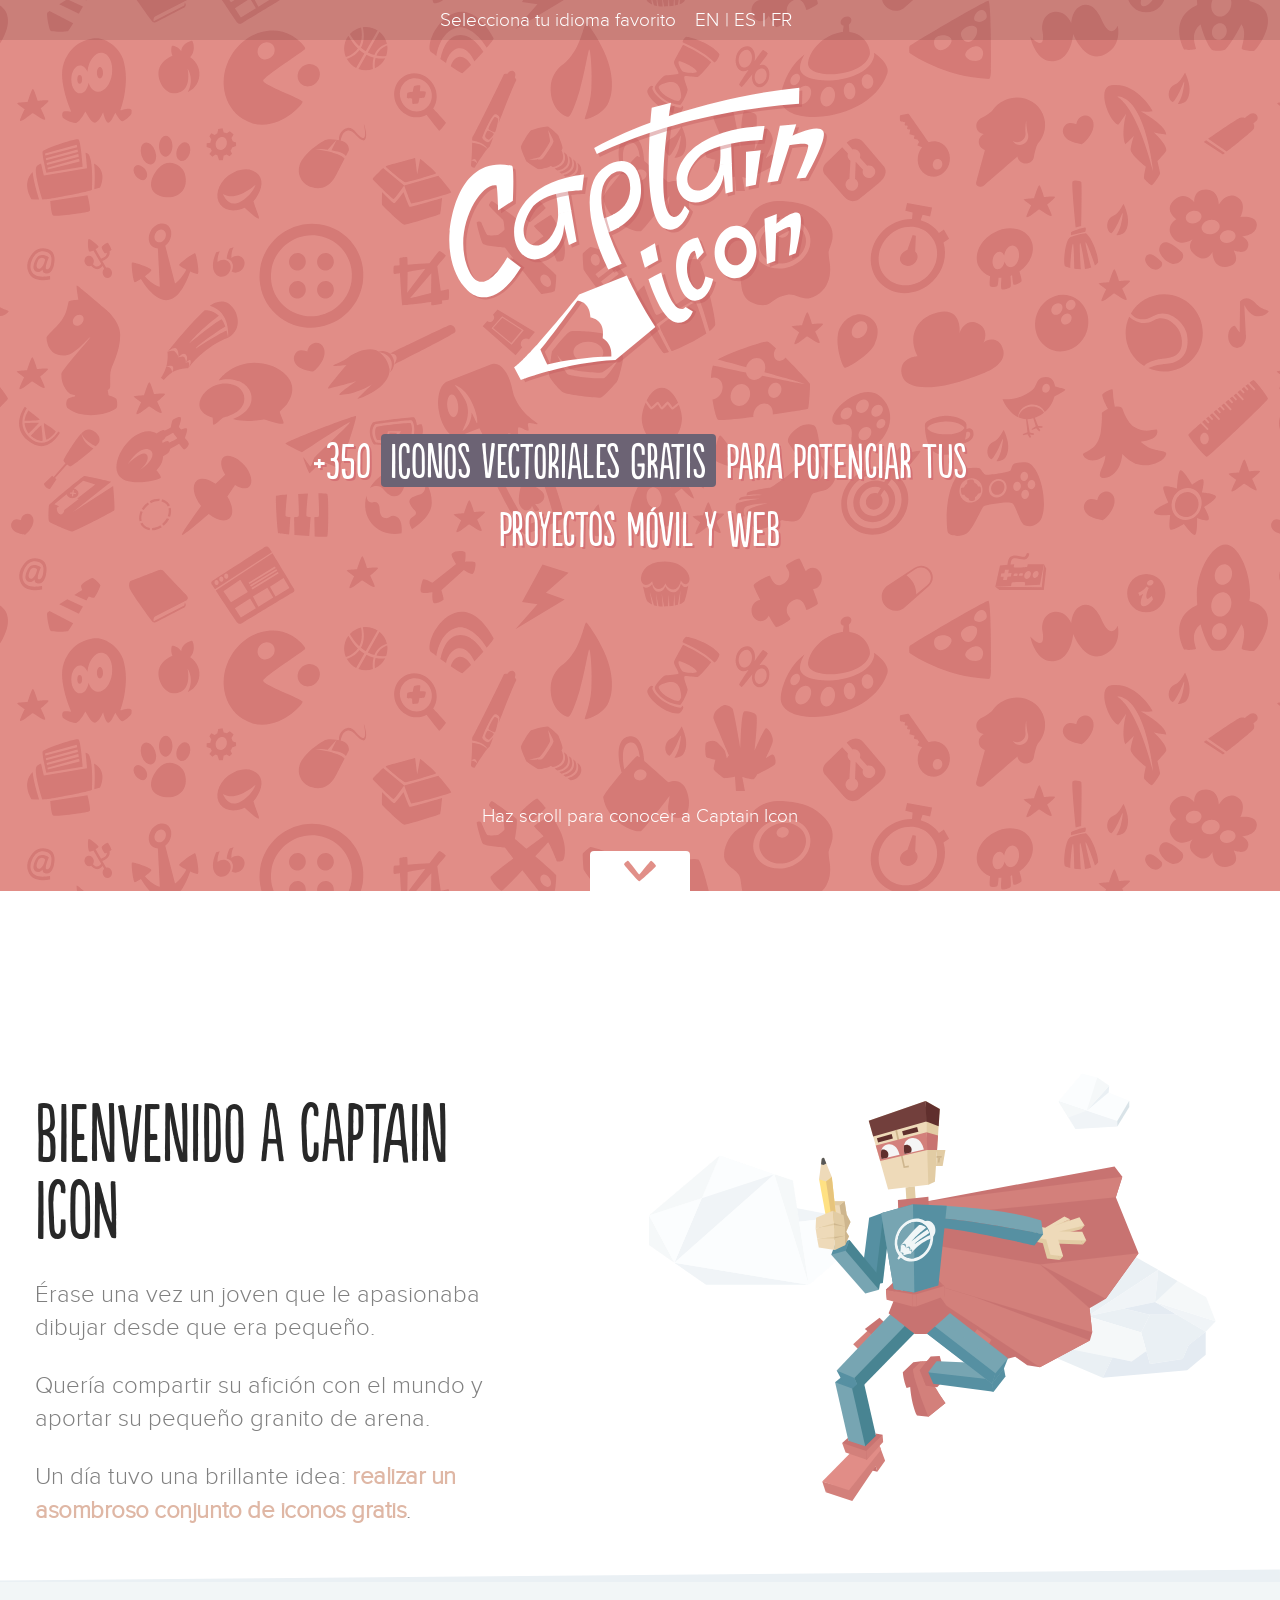
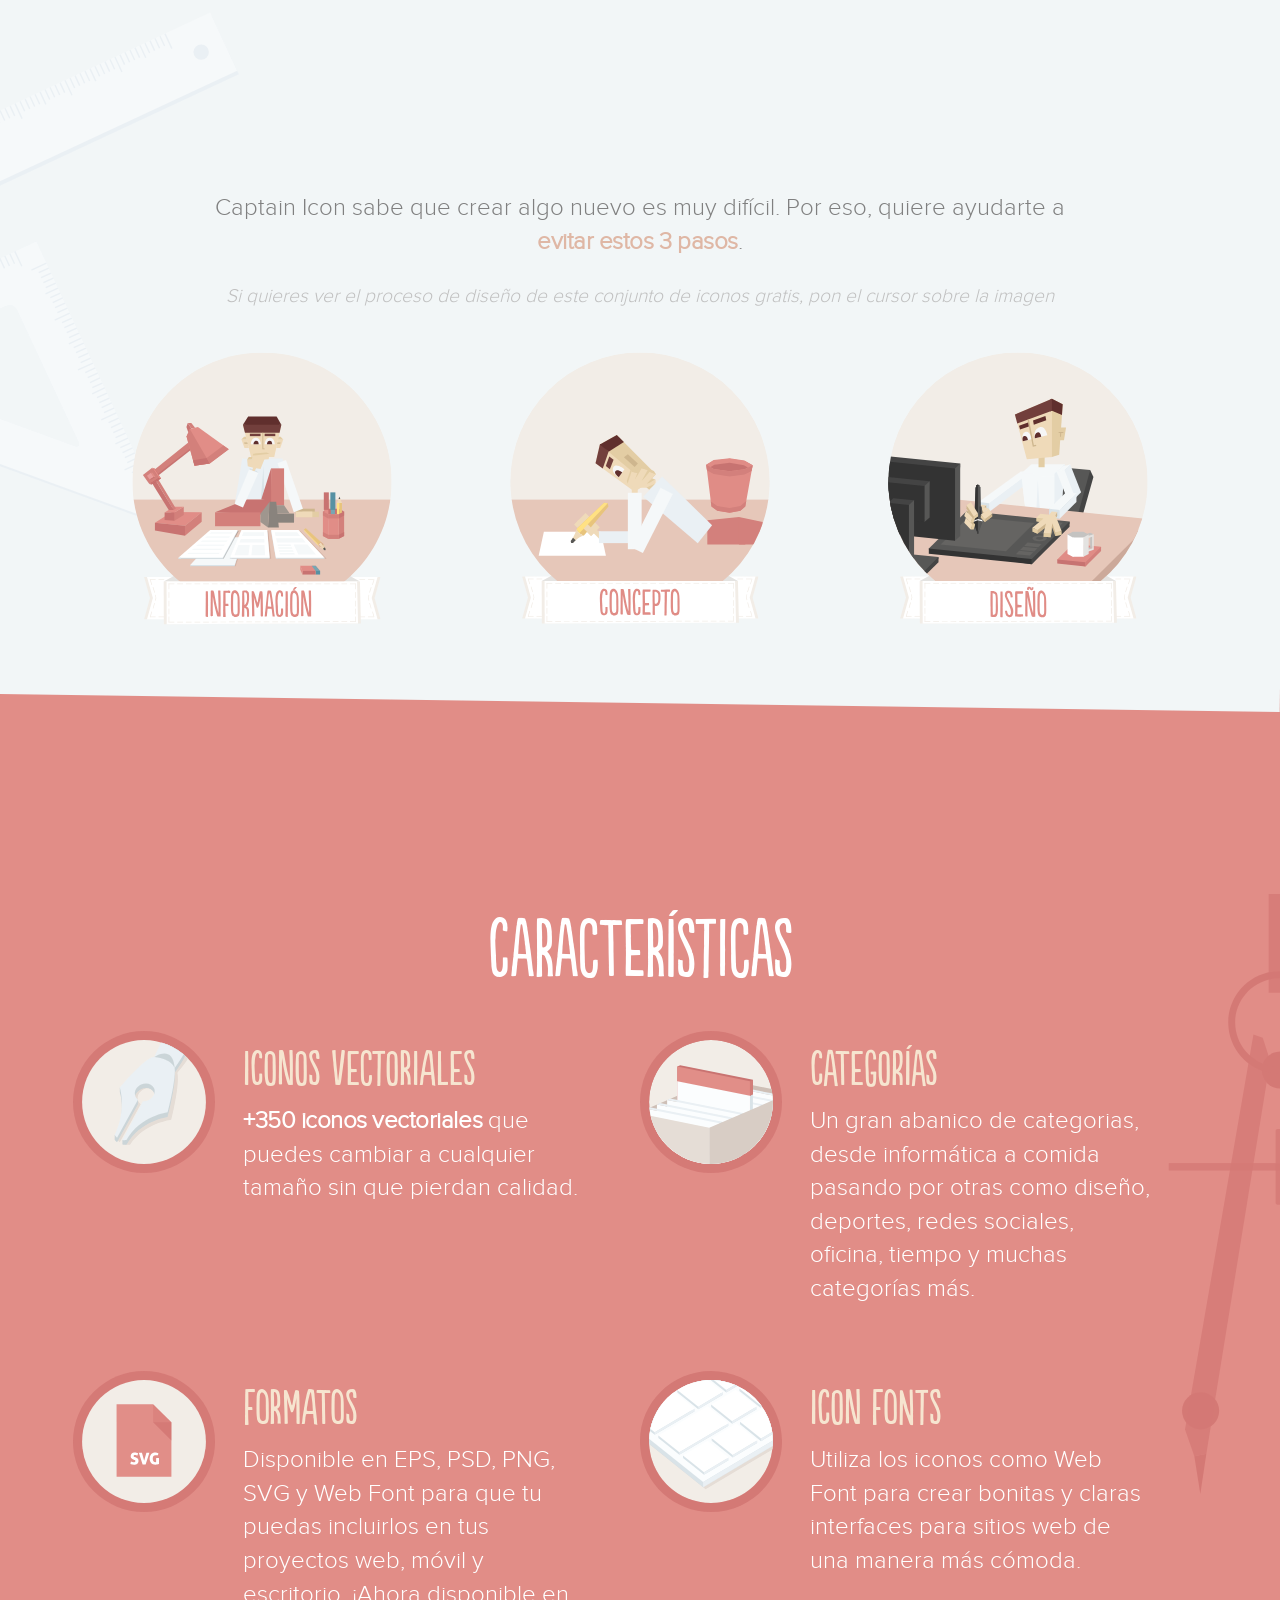
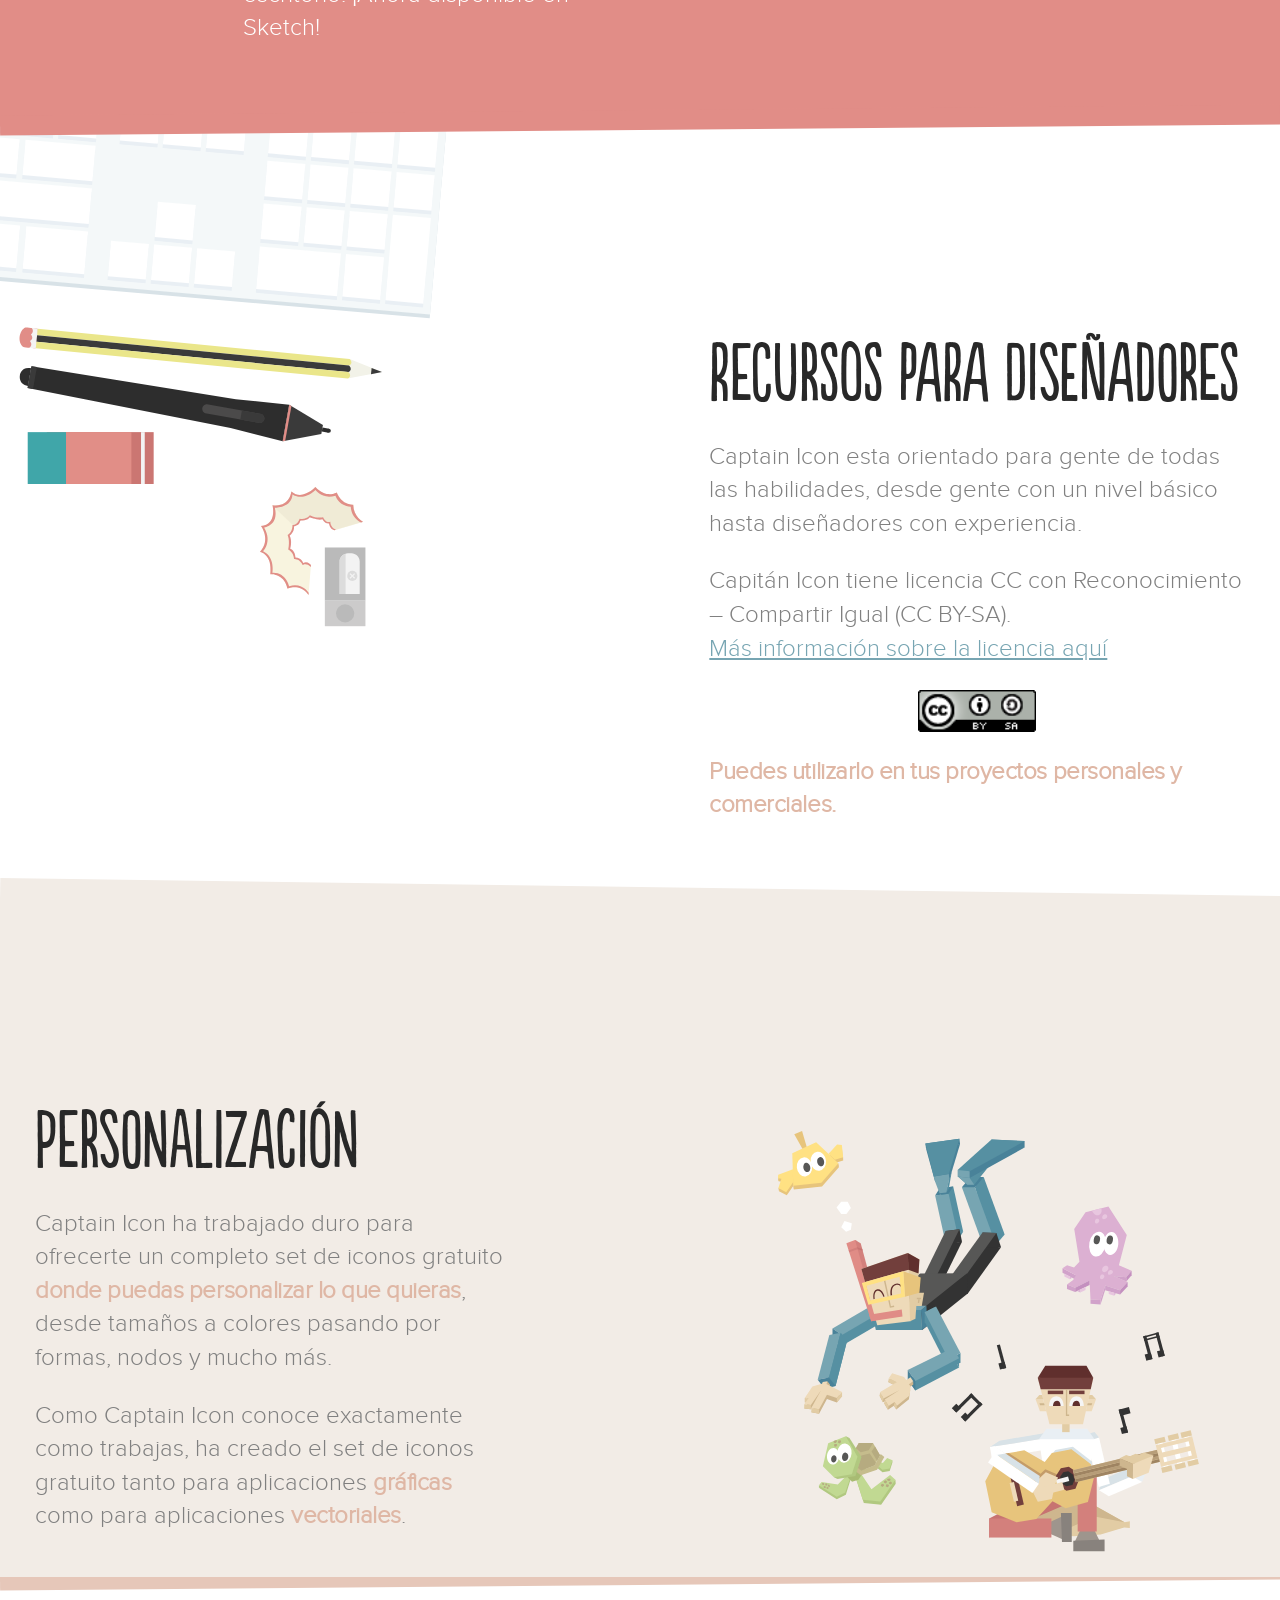
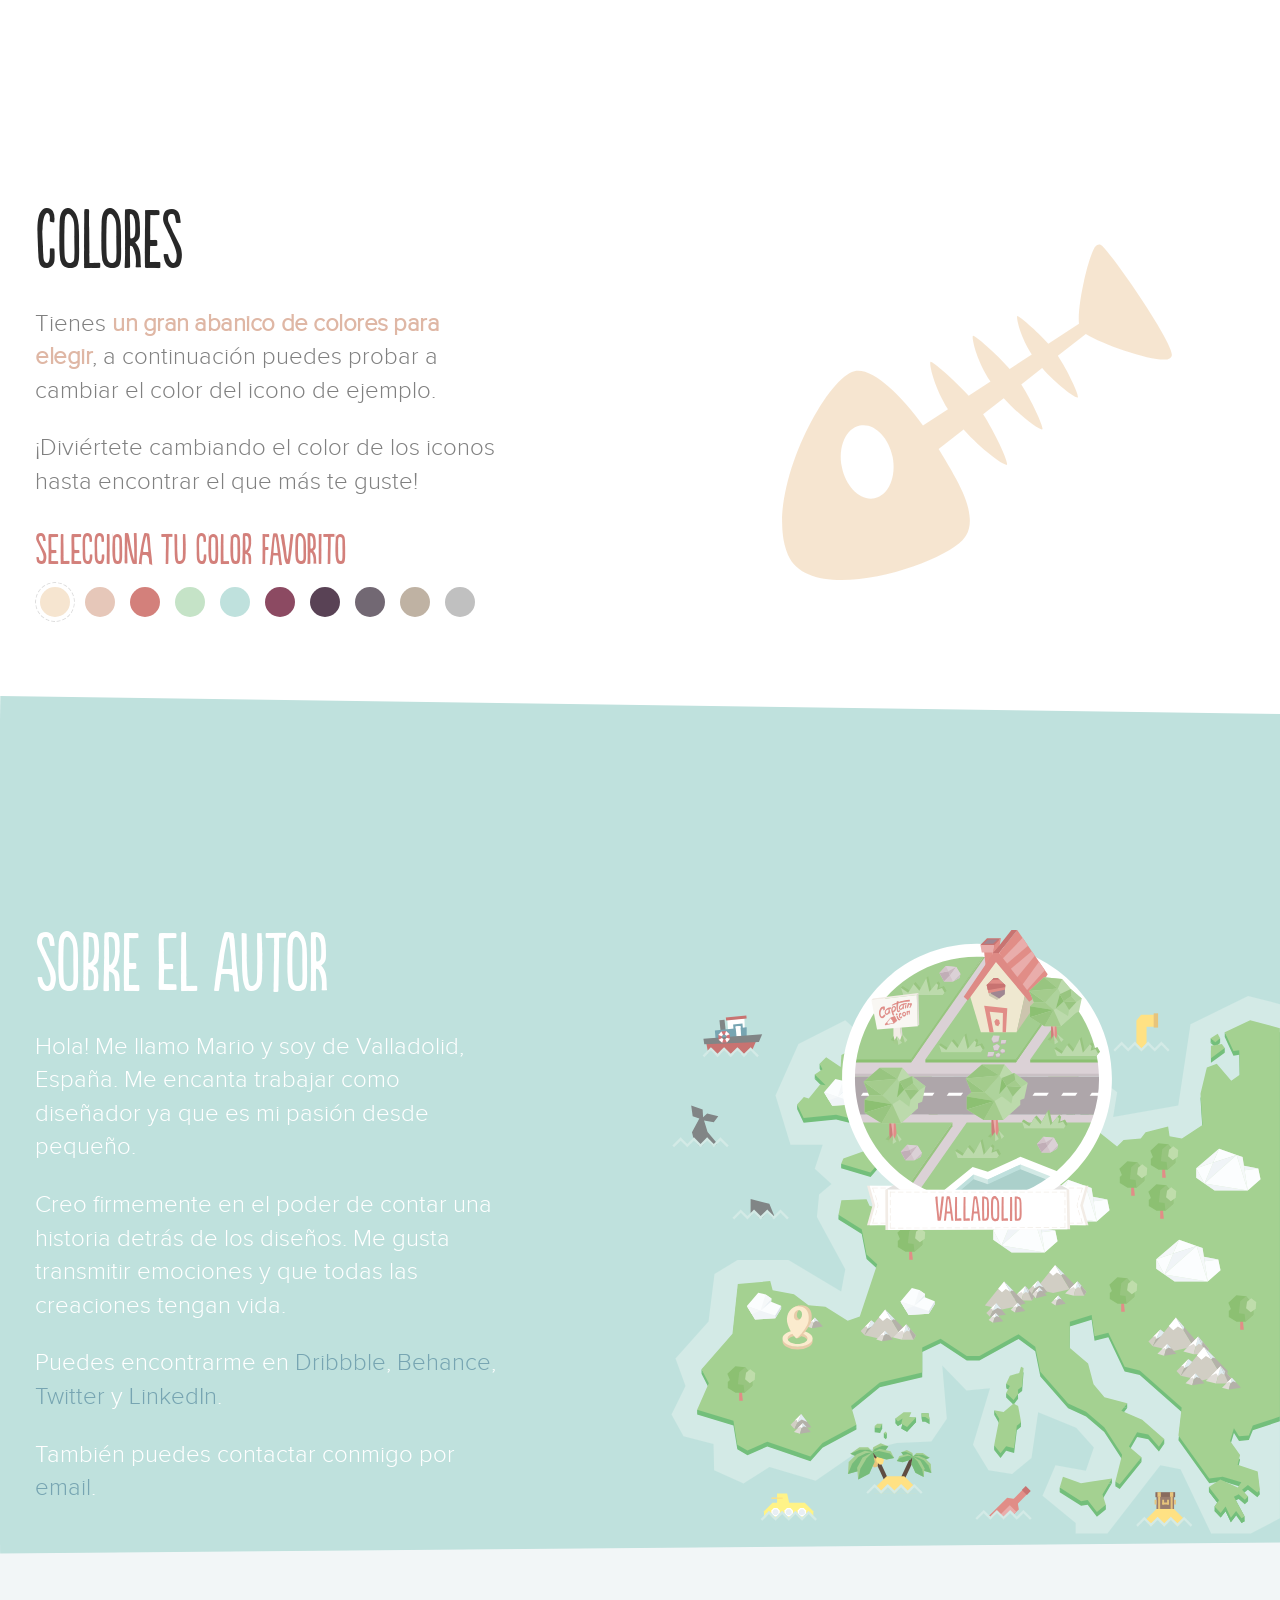
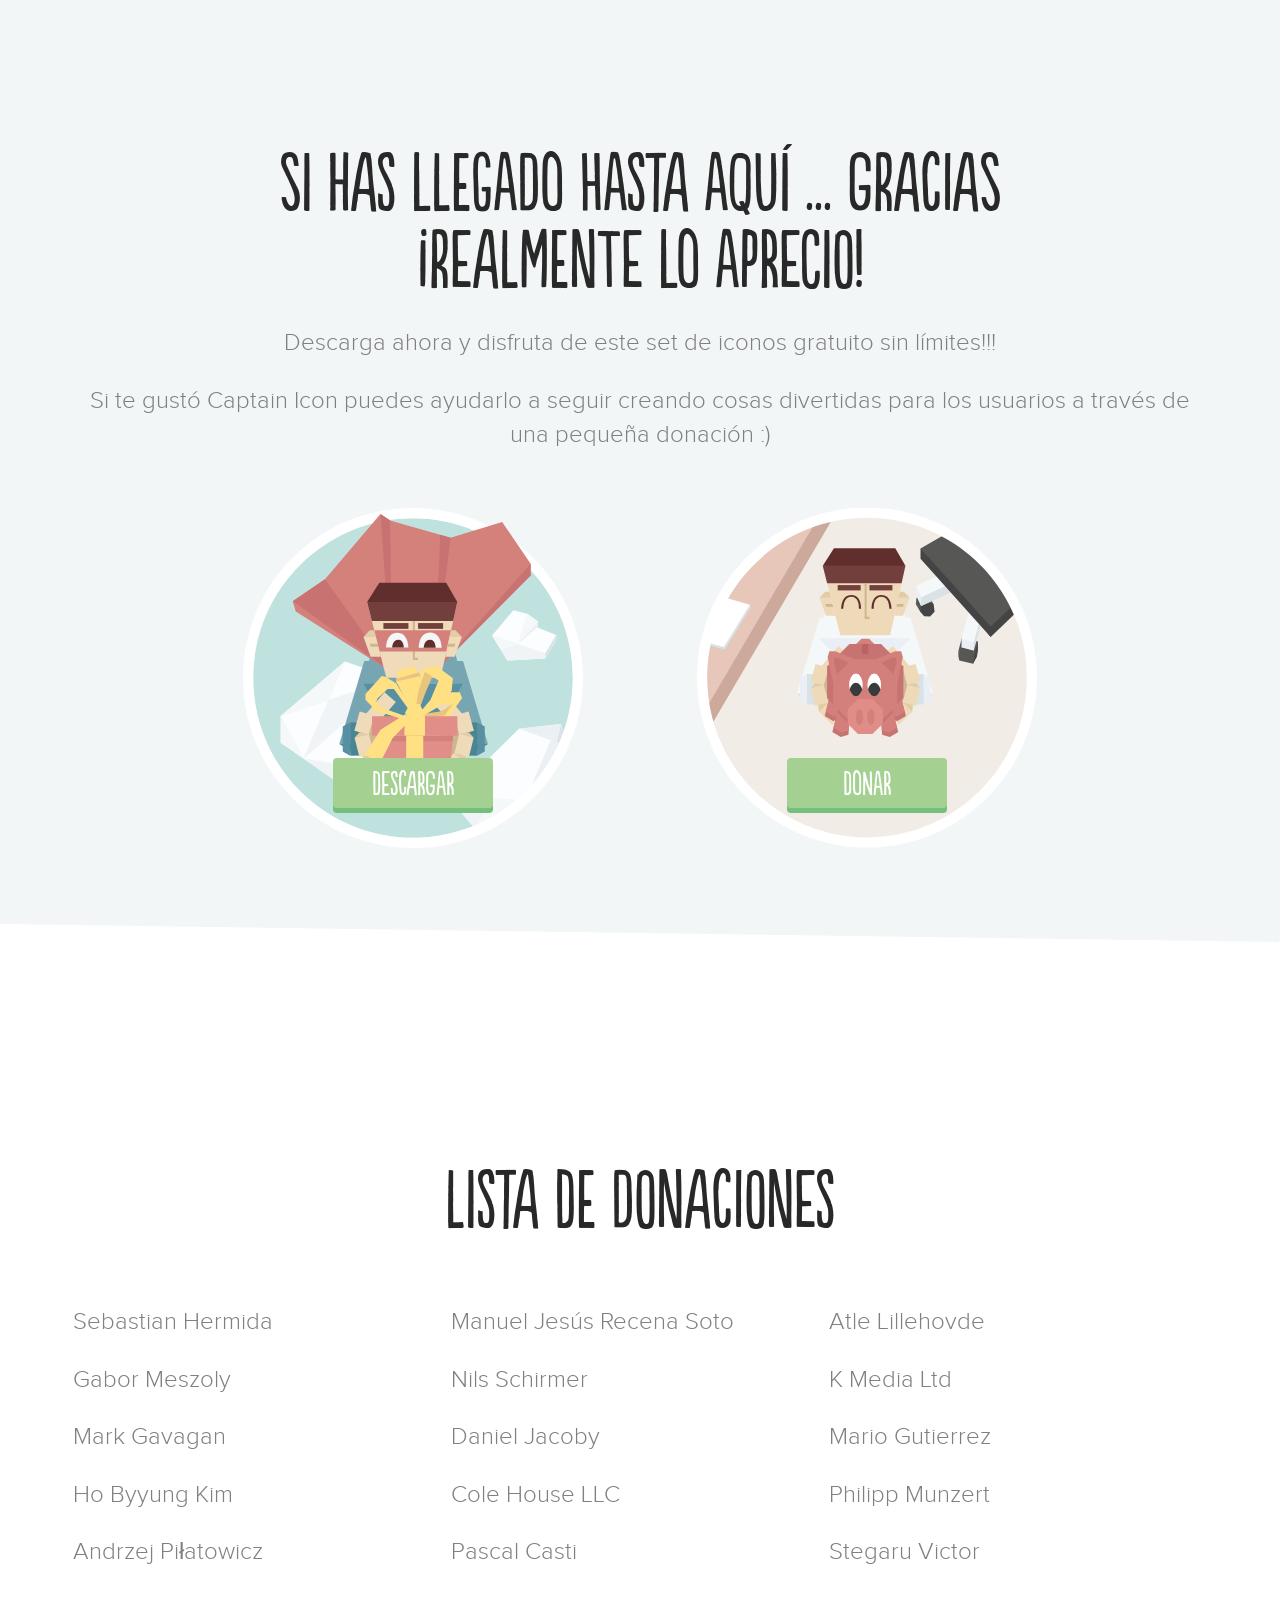
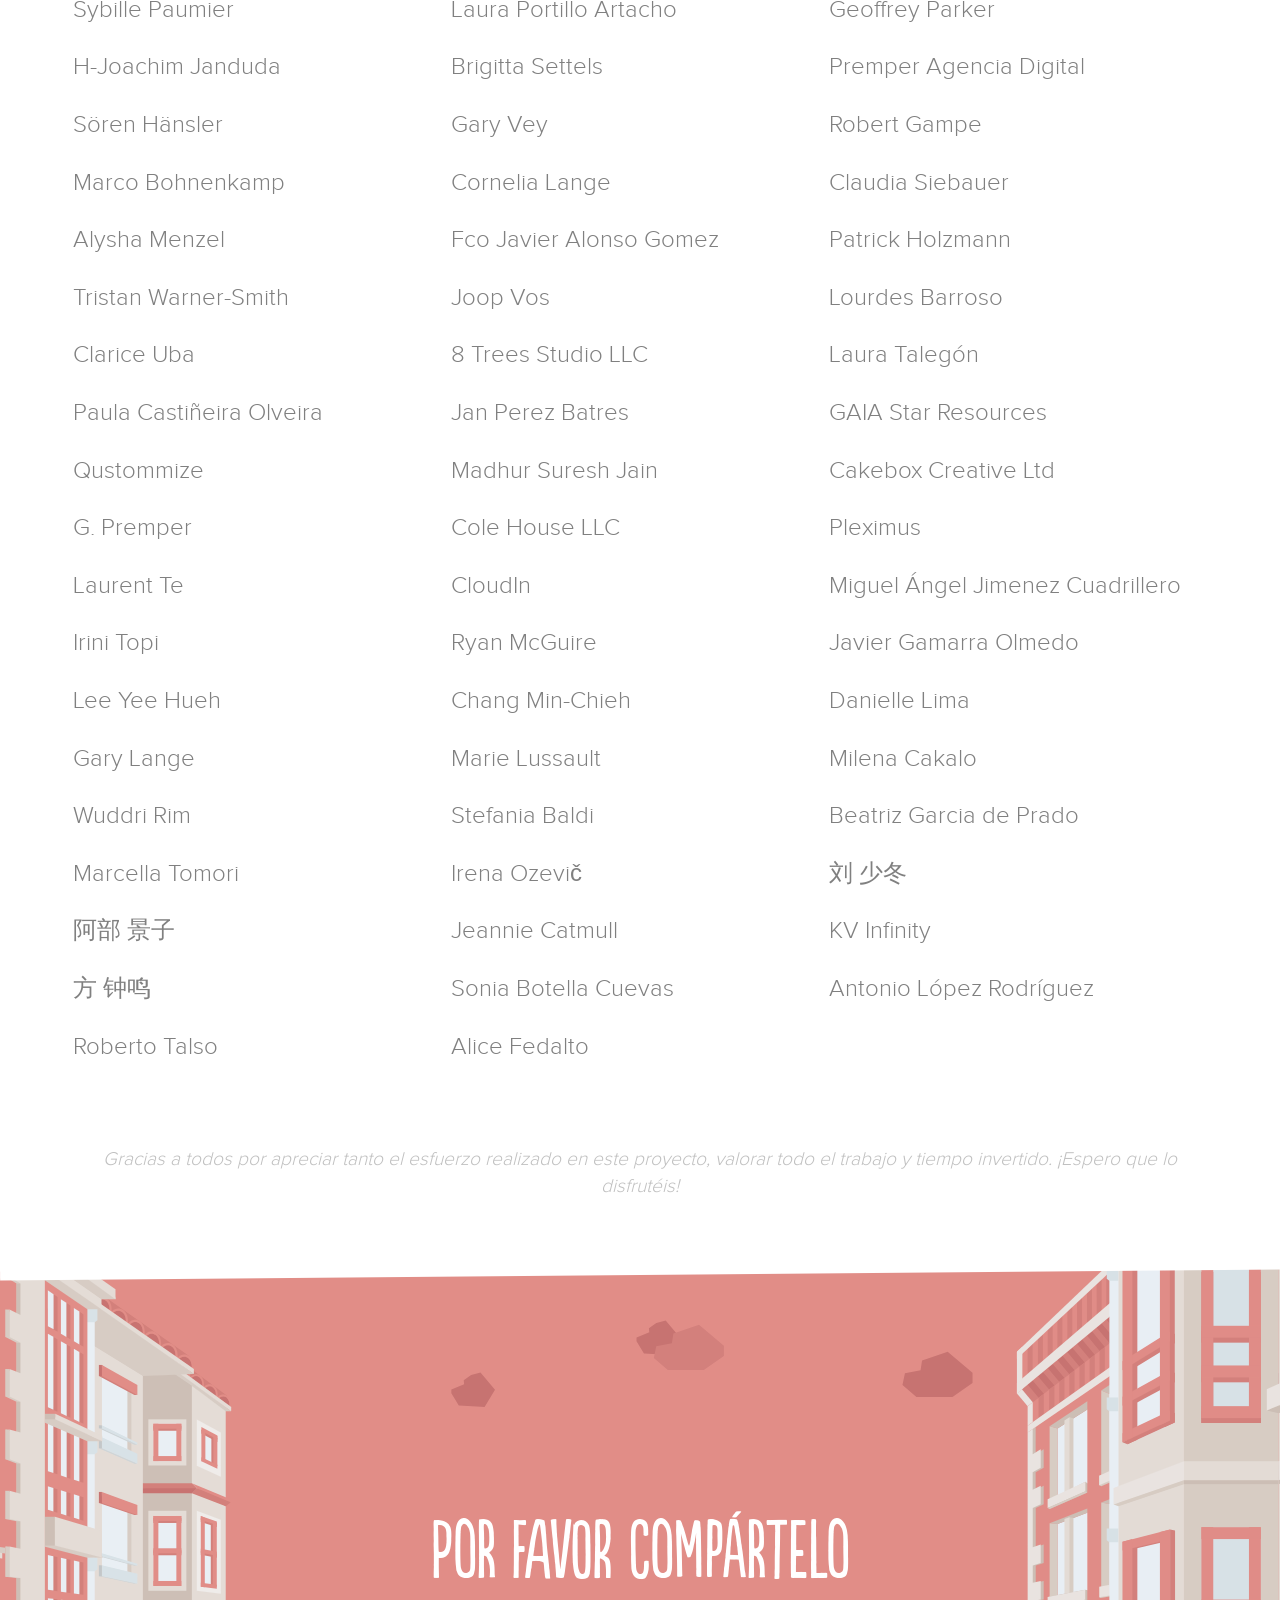
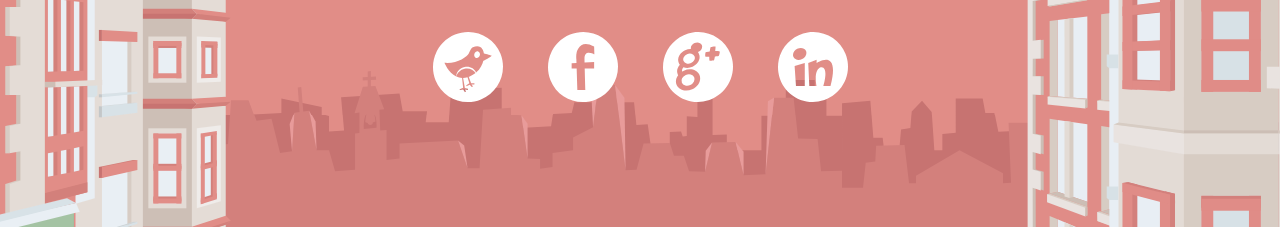
==== commit 68e59a62: "New donations - March 2019 Fixed" ====
--- a/es/index.html
+++ b/es/index.html
@@ -255,75 +255,81 @@
                 <h2>Lista de donaciones</h2>
                 <ul>
                     <li>
-                        <span>Sebastian Hermida</span>
-                        <span>Gabor Meszoly</span>
-                        <span>Mark Gavagan</span>
-                        <span>Ho Byyung Kim</span>
-                        <span>Andrzej Piłatowicz</span>
-                        <span>Sybille Paumier</span>
-                        <span>H-Joachim Janduda</span>
-                        <span>Sören Hänsler</span>
-                        <span>Marco Bohnenkamp</span>
-                        <span>Alysha Menzel</span>
-                        <span>Tristan Warner-Smith</span>
-                        <span>Clarice Uba</span>
-                        <span>Paula Castiñeira Olveira</span>
-                        <span>Qustommize</span>
-                        <span>G. Premper</span>
-                        <span>Laurent Te</span>
-                        <span>Irini Topi</span>
-                        <span>Lee Yee Hueh</span>
-                        <span>Gary Lange</span>
-                        <span>Wuddri Rim</span>
-                        <span>Marcella Tomori</span>
-                        <span>阿部 景子</span>
-                    </li>
-                    <li>
-                        <span>Manuel Jesús Recena Soto</span>
-                        <span>Nils Schirmer</span>
-                        <span>Daniel Jacoby</span>
-                        <span>Cole House LLC</span>
-                        <span>Pascal Casti</span>
-                        <span>Laura Portillo Artacho</span>
-                        <span>Brigitta Settels</span>
-                        <span>Gary Vey</span>
-                        <span>Cornelia Lange</span>
-                        <span>Fco Javier Alonso Gomez</span>
-                        <span>Joop Vos</span>
-                        <span>8 Trees Studio LLC</span>
-                        <span>Jan Perez Batres</span>
-                        <span>Madhur Suresh Jain</span>
-                        <span>Cole House LLC</span>
-                        <span>CloudIn</span>
-                        <span>Ryan McGuire</span>
-                        <span>Chang Min-Chieh</span>
-                        <span>Marie Lussault</span>
-                        <span>Stefania Baldi</span>
-                        <span>Irena Ozevič</span>
-                        <span>Jeannie Catmull</span>
-                    </li>
-                    <li>
-                        <span>Atle Lillehovde</span>
-                        <span>K Media Ltd</span>
-                        <span>Mario Gutierrez</span>
-                        <span>Philipp Munzert</span>
-                        <span>Stegaru Victor</span>
-                        <span>Geoffrey Parker</span>
-                        <span>Premper Agencia Digital</span>
-                        <span>Robert Gampe</span>
-                        <span>Claudia Siebauer</span>
-                        <span>Patrick Holzmann</span>
-                        <span>Lourdes Barroso</span>
-                        <span>Laura Talegón</span>
-                        <span>GAIA Star Resources</span>
-                        <span>Cakebox Creative Ltd</span>
-                        <span>Pleximus</span>
-                        <span>Miguel Ángel Jimenez Cuadrillero</span>
-                        <span>Javier Gamarra Olmedo</span>
-                        <span>Danielle Lima</span>
-                        <span>Milena Cakalo</span>
-                        <span>Beatriz Garcia de Prado</span>
-                        <span>刘 少冬</span>
+                        <p>Sebastian Hermida</p>
+                        <p>Gabor Meszoly</p>
+                        <p>Mark Gavagan</p>
+                        <p>Ho Byyung Kim</p>
+                        <p>Andrzej Piłatowicz</p>
+                        <p>Sybille Paumier</p>
+                        <p>H-Joachim Janduda</p>
+                        <p>Sören Hänsler</p>
+                        <p>Marco Bohnenkamp</p>
+                        <p>Alysha Menzel</p>
+                        <p>Tristan Warner-Smith</p>
+                        <p>Clarice Uba</p>
+                        <p>Paula Castiñeira Olveira</p>
+                        <p>Qustommize</p>
+                        <p>G. Premper</p>
+                        <p>Laurent Te</p>
+                        <p>Irini Topi</p>
+                        <p>Lee Yee Hueh</p>
+                        <p>Gary Lange</p>
+                        <p>Wuddri Rim</p>
+                        <p>Marcella Tomori</p>
+                        <p>阿部 景子</p>
+                        <p>方 钟鸣</p>
+                        <p>Roberto Talso</p>
+                    </li>
+                    <li>
+                        <p>Manuel Jesús Recena Soto</p>
+                        <p>Nils Schirmer</p>
+                        <p>Daniel Jacoby</p>
+                        <p>Cole House LLC</p>
+                        <p>Pascal Casti</p>
+                        <p>Laura Portillo Artacho</p>
+                        <p>Brigitta Settels</p>
+                        <p>Gary Vey</p>
+                        <p>Cornelia Lange</p>
+                        <p>Fco Javier Alonso Gomez</p>
+                        <p>Joop Vos</p>
+                        <p>8 Trees Studio LLC</p>
+                        <p>Jan Perez Batres</p>
+                        <p>Madhur Suresh Jain</p>
+                        <p>Cole House LLC</p>
+                        <p>CloudIn</p>
+                        <p>Ryan McGuire</p>
+                        <p>Chang Min-Chieh</p>
+                        <p>Marie Lussault</p>
+                        <p>Stefania Baldi</p>
+                        <p>Irena Ozevič</p>
+                        <p>Jeannie Catmull</p>
+                        <p>Sonia Botella Cuevas</p>
+                        <p>Alice Fedalto</p>
+                    </li>
+                    <li>
+                        <p>Atle Lillehovde</p>
+                        <p>K Media Ltd</p>
+                        <p>Mario Gutierrez</p>
+                        <p>Philipp Munzert</p>
+                        <p>Stegaru Victor</p>
+                        <p>Geoffrey Parker</p>
+                        <p>Premper Agencia Digital</p>
+                        <p>Robert Gampe</p>
+                        <p>Claudia Siebauer</p>
+                        <p>Patrick Holzmann</p>
+                        <p>Lourdes Barroso</p>
+                        <p>Laura Talegón</p>
+                        <p>GAIA Star Resources</p>
+                        <p>Cakebox Creative Ltd</p>
+                        <p>Pleximus</p>
+                        <p>Miguel Ángel Jimenez Cuadrillero</p>
+                        <p>Javier Gamarra Olmedo</p>
+                        <p>Danielle Lima</p>
+                        <p>Milena Cakalo</p>
+                        <p>Beatriz Garcia de Prado</p>
+                        <p>刘 少冬</p>
+                        <p>KV Infinity</p>
+                        <p>Antonio López Rodríguez</p>
                     </li>
                 </ul>
                 <div class="clear"></div>
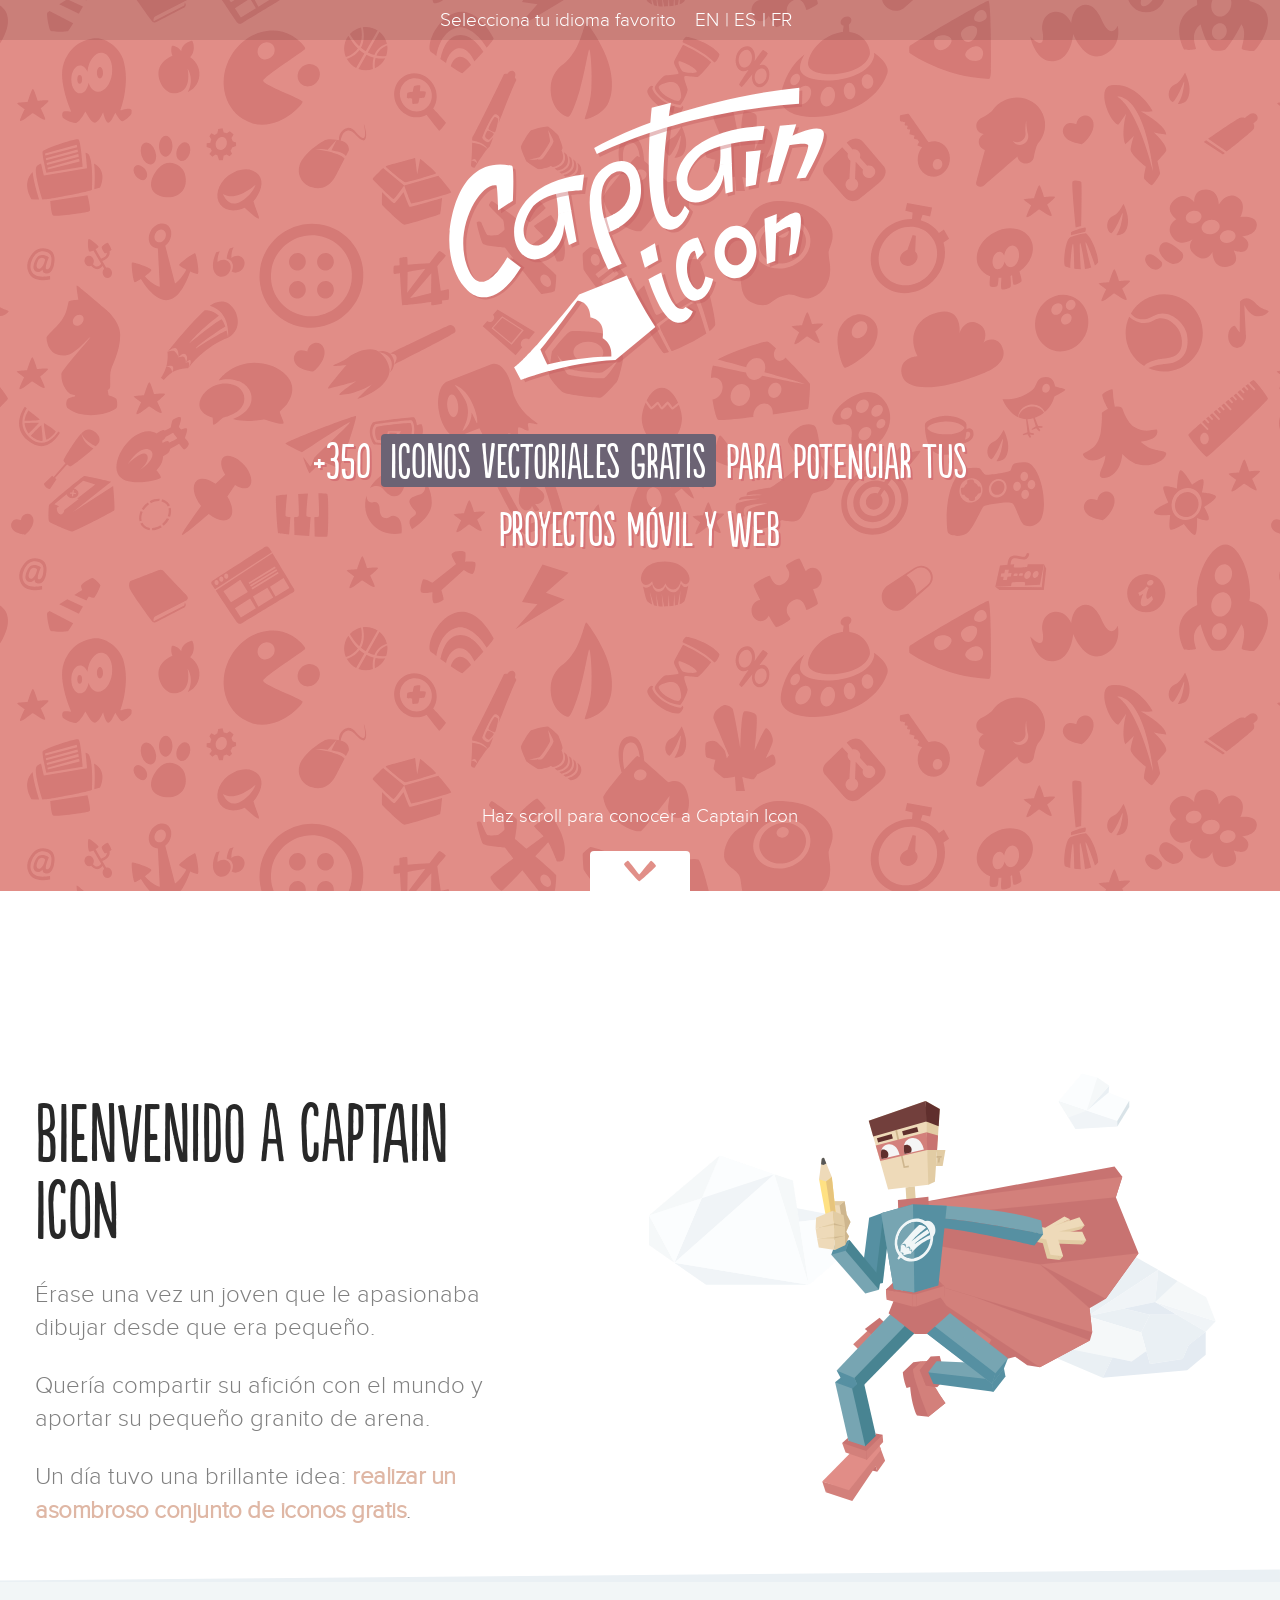
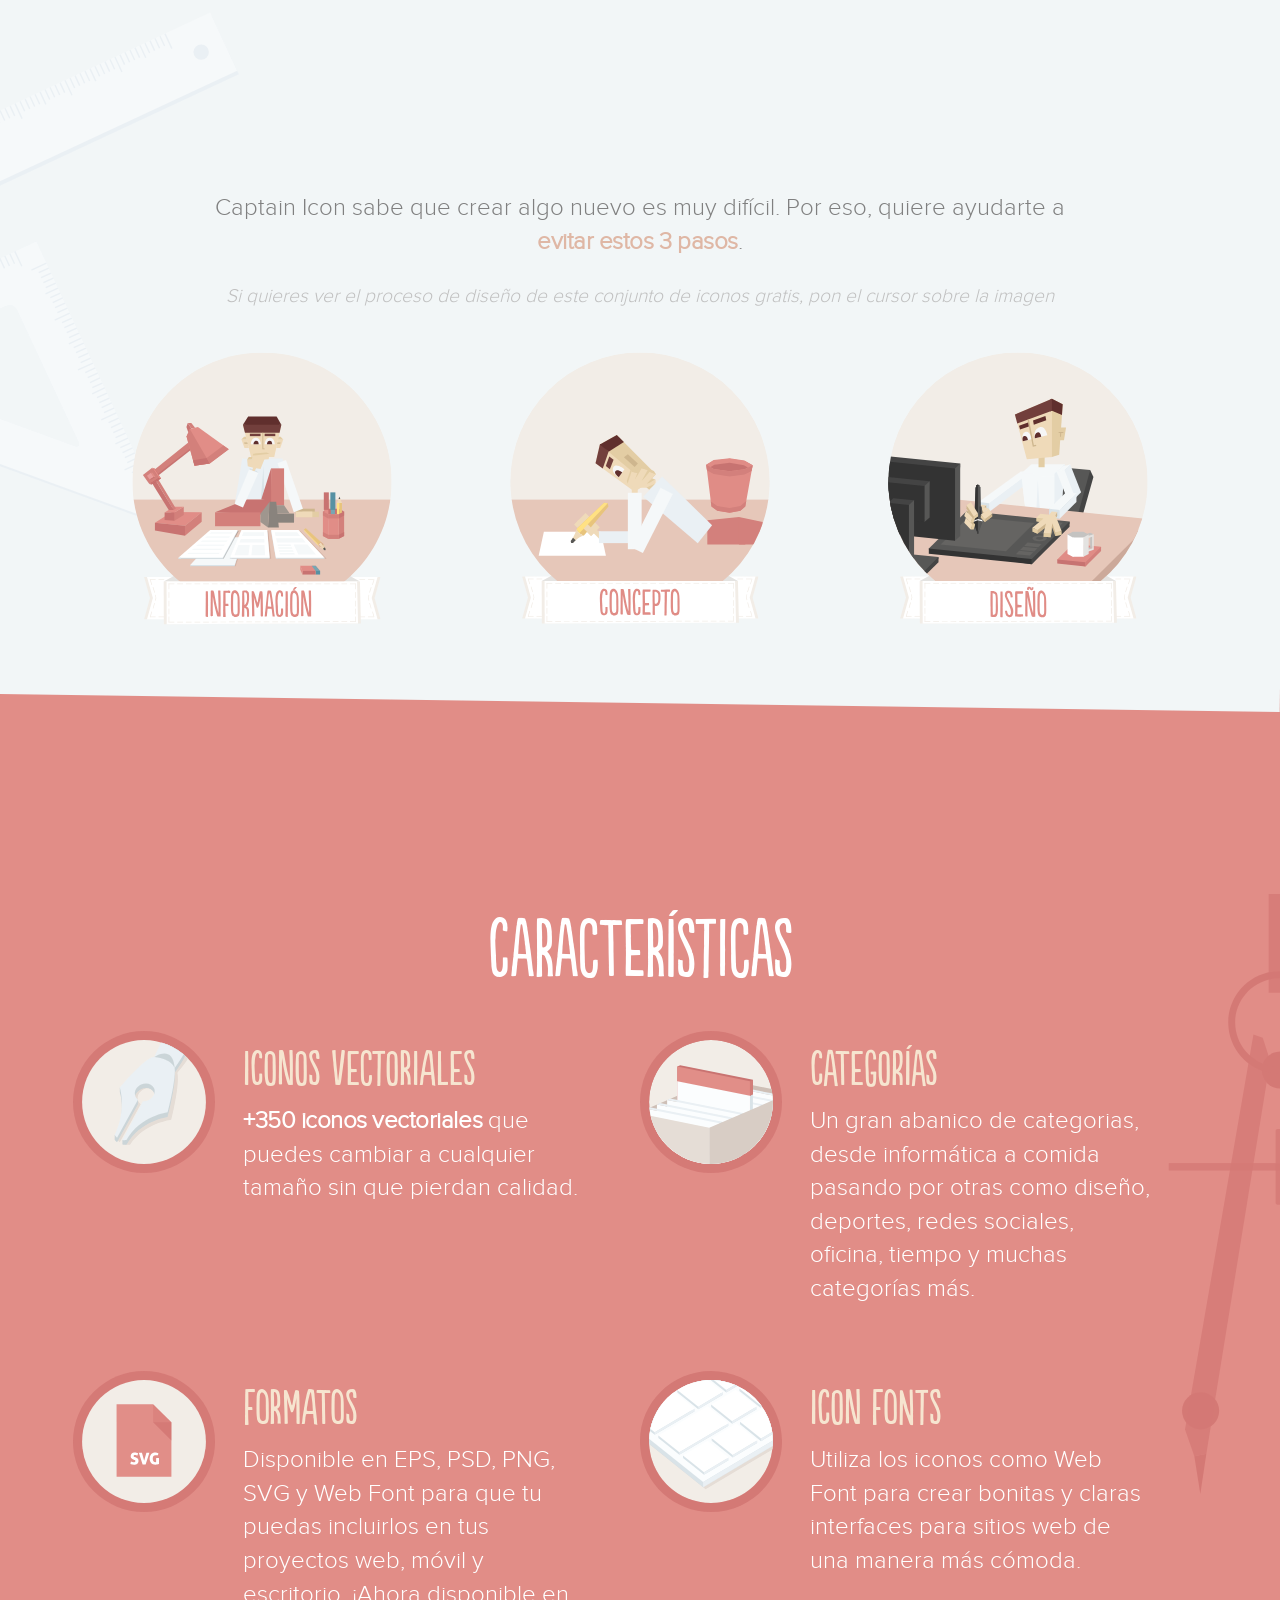
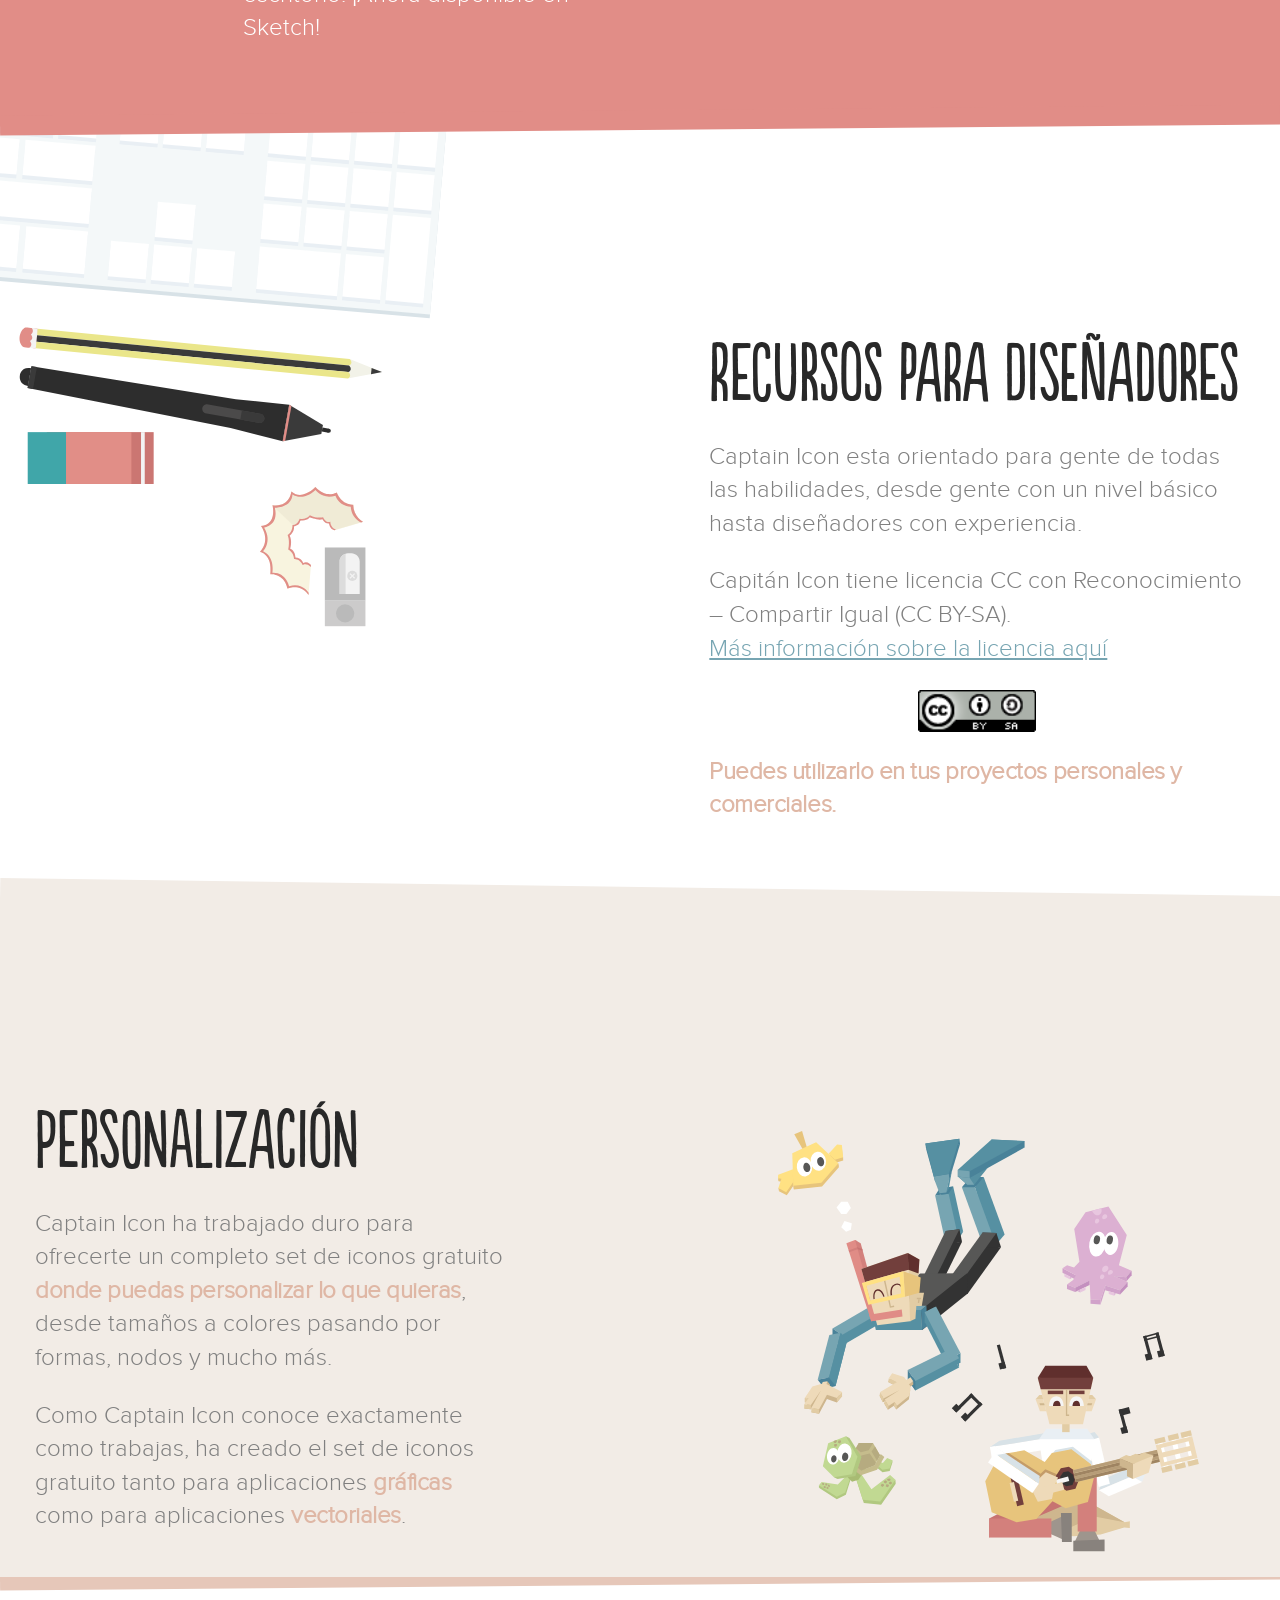
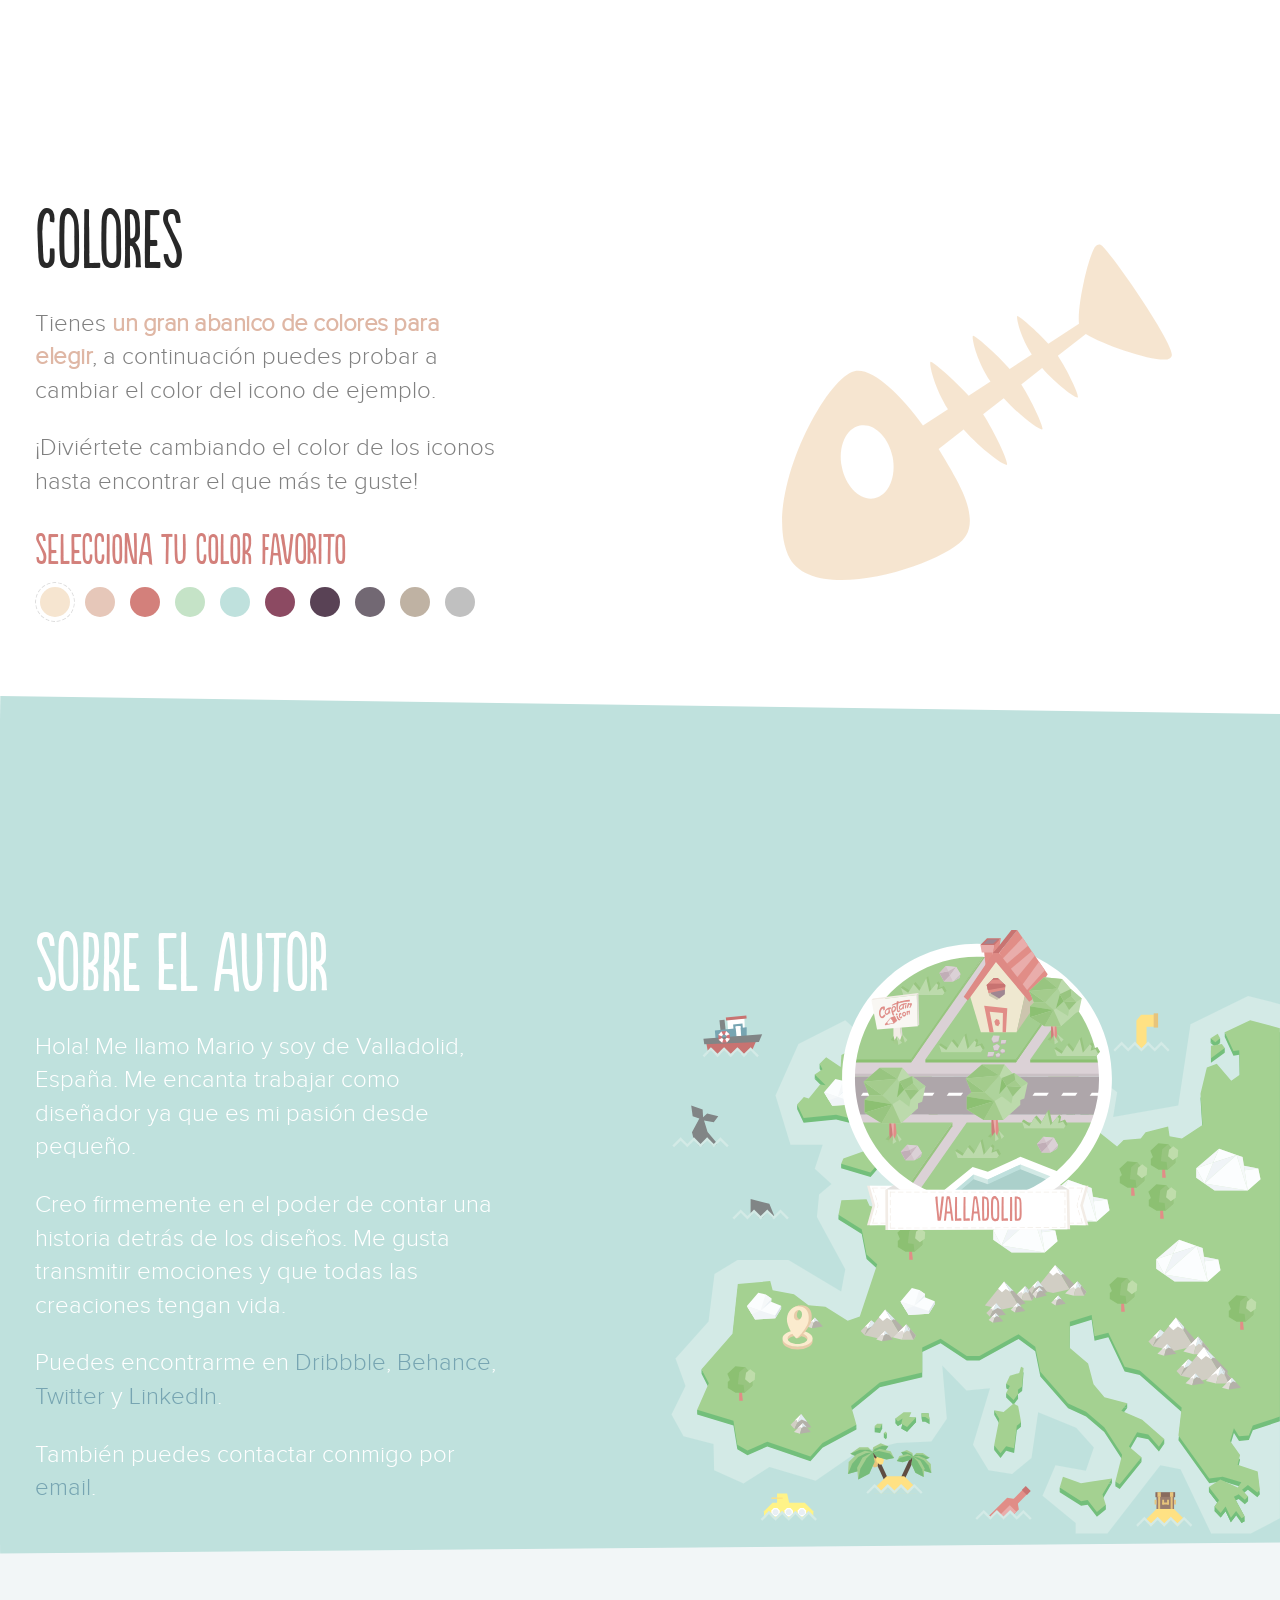
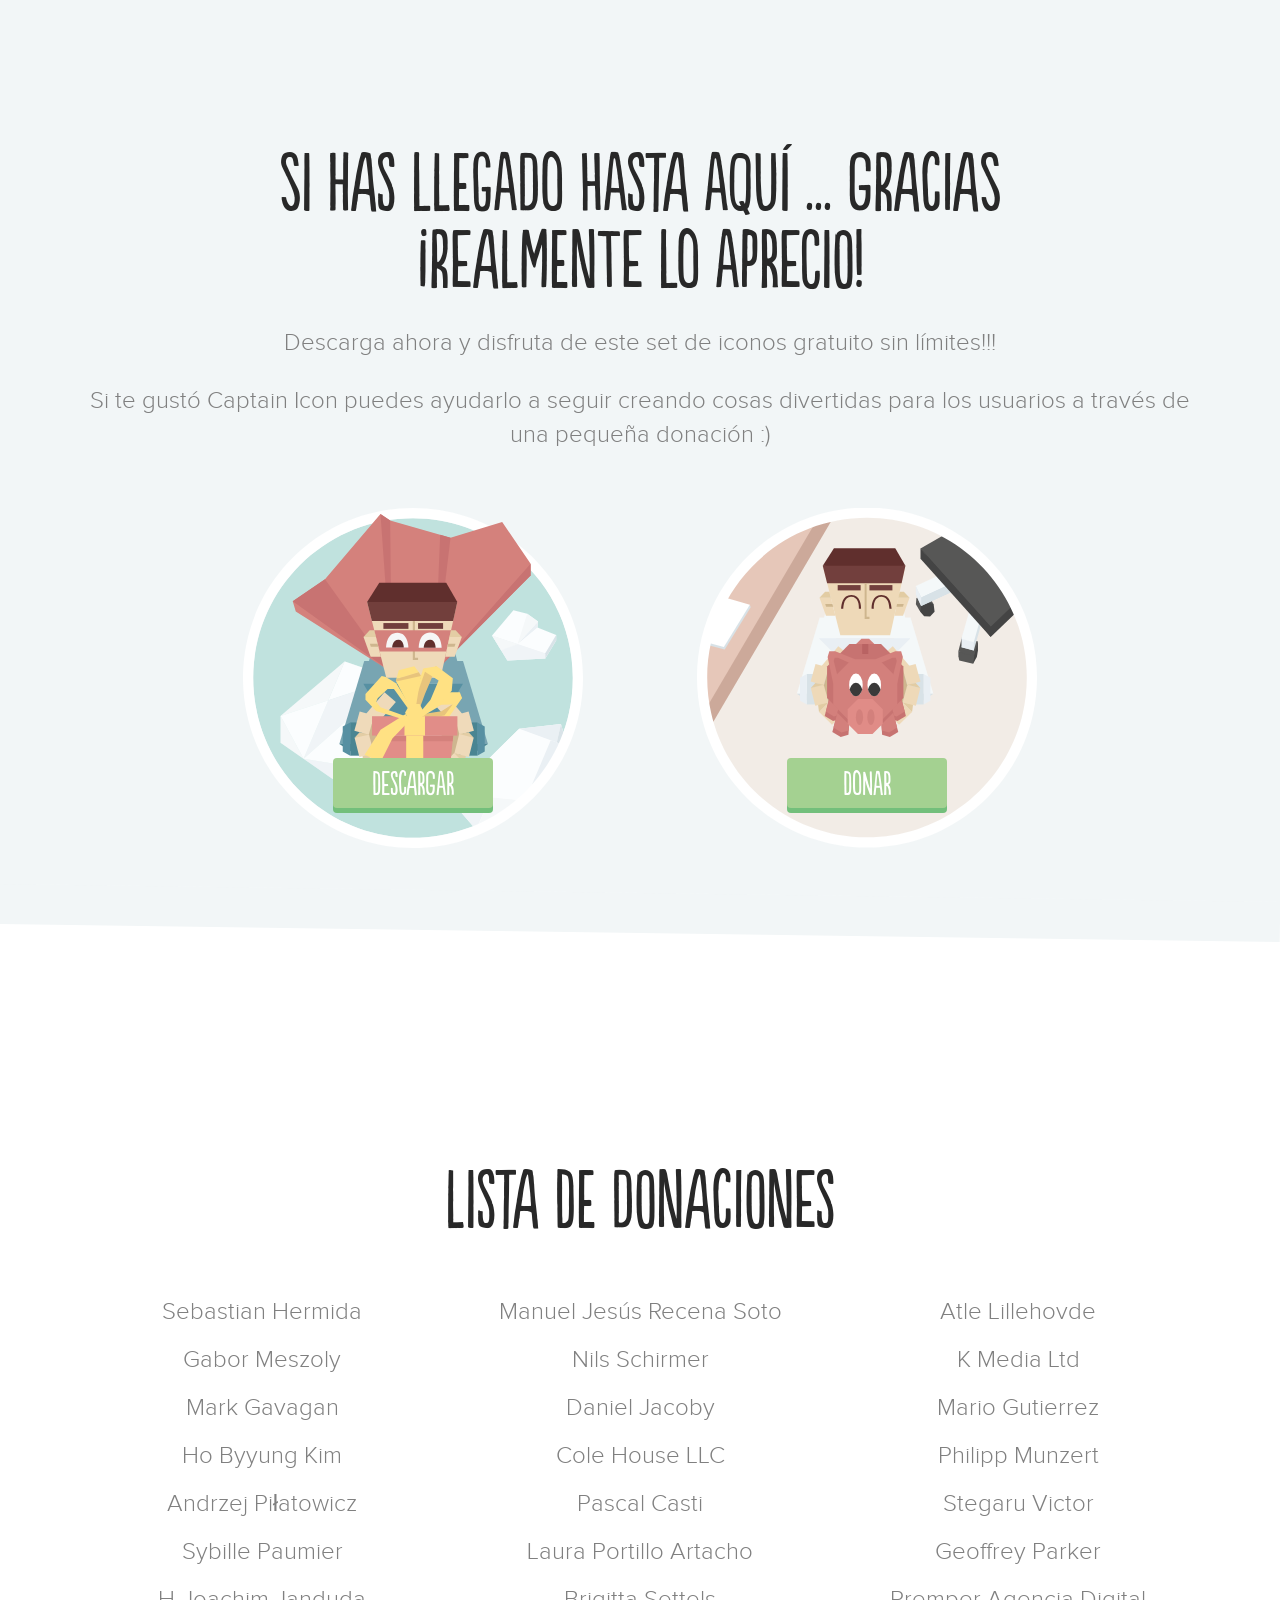
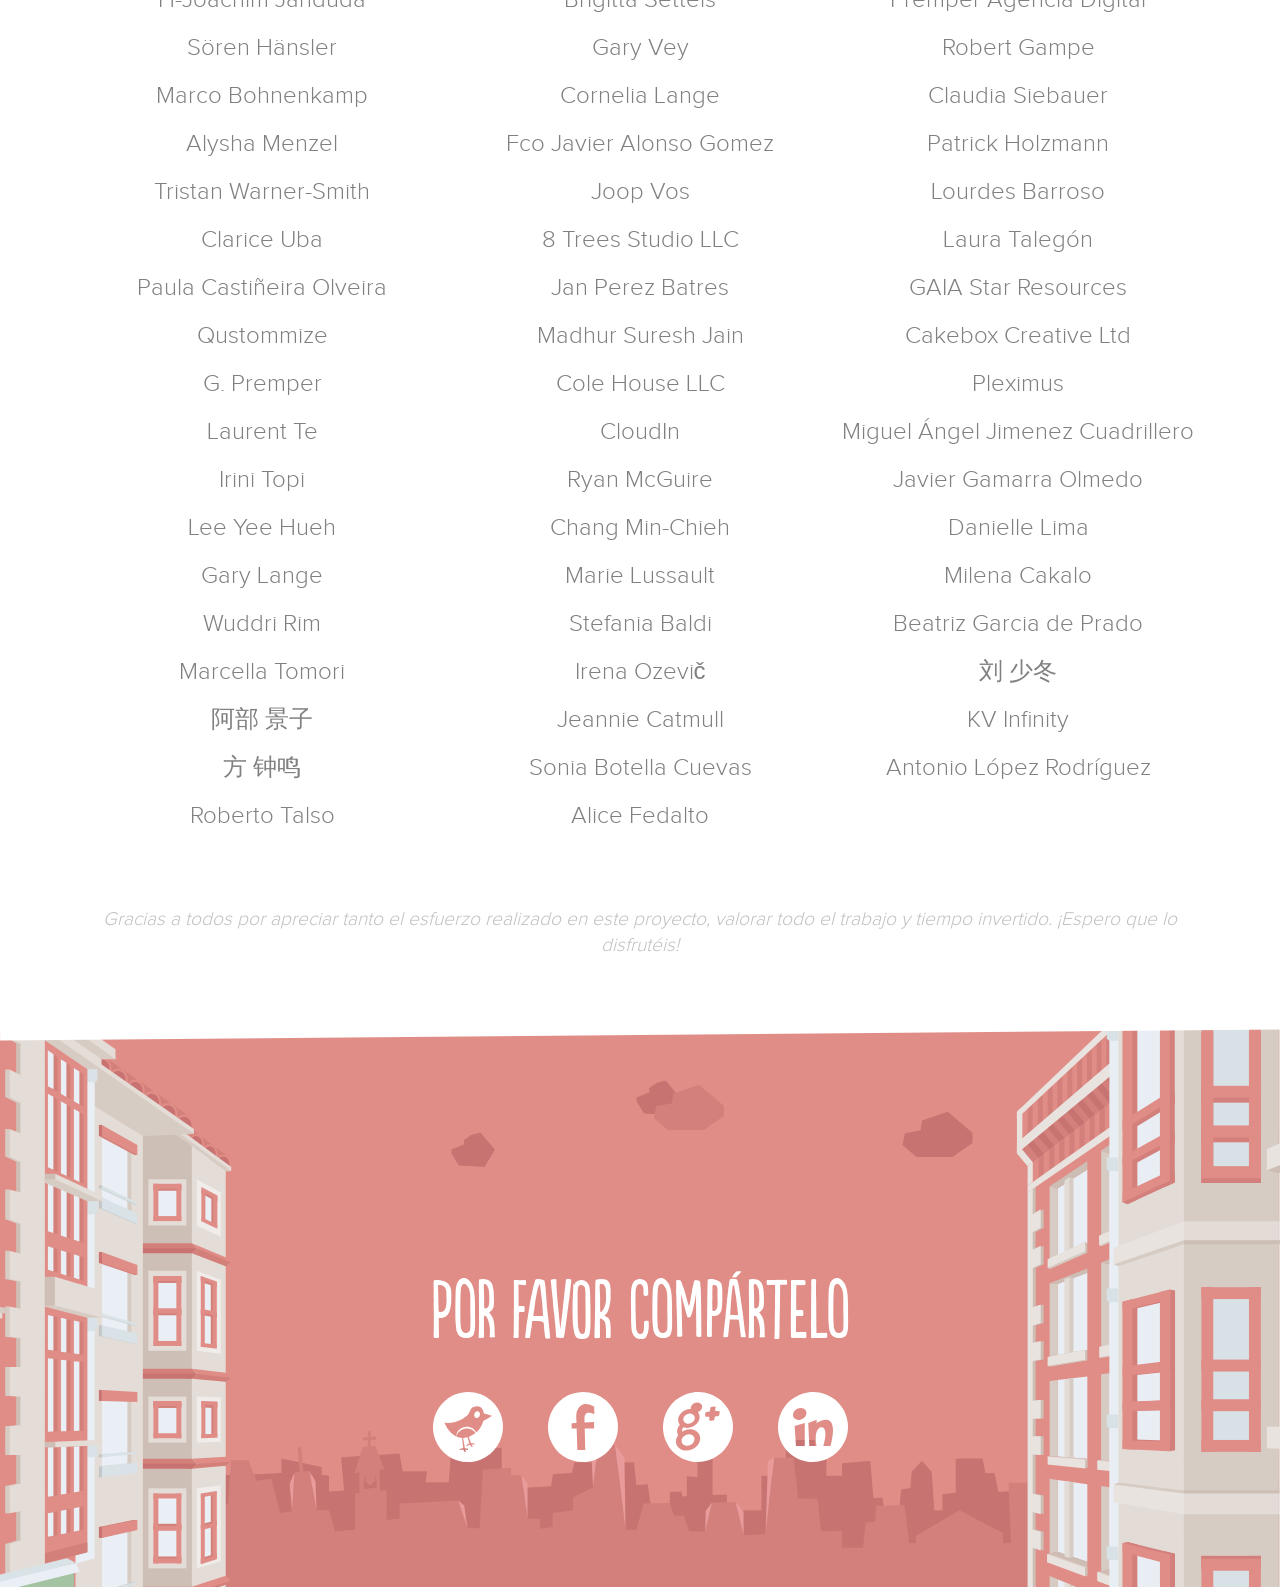
==== commit 1e6b6421: "New donations - March 2019 Fixed" ====
--- a/es/index.html
+++ b/es/index.html
@@ -255,82 +255,82 @@
                 <h2>Lista de donaciones</h2>
                 <ul>
                     <li>
-                        <p>Sebastian Hermida</p>
-                        <p>Gabor Meszoly</p>
-                        <p>Mark Gavagan</p>
-                        <p>Ho Byyung Kim</p>
-                        <p>Andrzej Piłatowicz</p>
-                        <p>Sybille Paumier</p>
-                        <p>H-Joachim Janduda</p>
-                        <p>Sören Hänsler</p>
-                        <p>Marco Bohnenkamp</p>
-                        <p>Alysha Menzel</p>
-                        <p>Tristan Warner-Smith</p>
-                        <p>Clarice Uba</p>
-                        <p>Paula Castiñeira Olveira</p>
-                        <p>Qustommize</p>
-                        <p>G. Premper</p>
-                        <p>Laurent Te</p>
-                        <p>Irini Topi</p>
-                        <p>Lee Yee Hueh</p>
-                        <p>Gary Lange</p>
-                        <p>Wuddri Rim</p>
-                        <p>Marcella Tomori</p>
-                        <p>阿部 景子</p>
-                        <p>方 钟鸣</p>
-                        <p>Roberto Talso</p>
-                    </li>
-                    <li>
-                        <p>Manuel Jesús Recena Soto</p>
-                        <p>Nils Schirmer</p>
-                        <p>Daniel Jacoby</p>
-                        <p>Cole House LLC</p>
-                        <p>Pascal Casti</p>
-                        <p>Laura Portillo Artacho</p>
-                        <p>Brigitta Settels</p>
-                        <p>Gary Vey</p>
-                        <p>Cornelia Lange</p>
-                        <p>Fco Javier Alonso Gomez</p>
-                        <p>Joop Vos</p>
-                        <p>8 Trees Studio LLC</p>
-                        <p>Jan Perez Batres</p>
-                        <p>Madhur Suresh Jain</p>
-                        <p>Cole House LLC</p>
-                        <p>CloudIn</p>
-                        <p>Ryan McGuire</p>
-                        <p>Chang Min-Chieh</p>
-                        <p>Marie Lussault</p>
-                        <p>Stefania Baldi</p>
-                        <p>Irena Ozevič</p>
-                        <p>Jeannie Catmull</p>
-                        <p>Sonia Botella Cuevas</p>
-                        <p>Alice Fedalto</p>
-                    </li>
-                    <li>
-                        <p>Atle Lillehovde</p>
-                        <p>K Media Ltd</p>
-                        <p>Mario Gutierrez</p>
-                        <p>Philipp Munzert</p>
-                        <p>Stegaru Victor</p>
-                        <p>Geoffrey Parker</p>
-                        <p>Premper Agencia Digital</p>
-                        <p>Robert Gampe</p>
-                        <p>Claudia Siebauer</p>
-                        <p>Patrick Holzmann</p>
-                        <p>Lourdes Barroso</p>
-                        <p>Laura Talegón</p>
-                        <p>GAIA Star Resources</p>
-                        <p>Cakebox Creative Ltd</p>
-                        <p>Pleximus</p>
-                        <p>Miguel Ángel Jimenez Cuadrillero</p>
-                        <p>Javier Gamarra Olmedo</p>
-                        <p>Danielle Lima</p>
-                        <p>Milena Cakalo</p>
-                        <p>Beatriz Garcia de Prado</p>
-                        <p>刘 少冬</p>
-                        <p>KV Infinity</p>
-                        <p>Antonio López Rodríguez</p>
-                    </li>
+                        <span>Sebastian Hermida</span>
+                        <span>Gabor Meszoly</span>
+                        <span>Mark Gavagan</span>
+                        <span>Ho Byyung Kim</span>
+                        <span>Andrzej Piłatowicz</span>
+                        <span>Sybille Paumier</span>
+                        <span>H-Joachim Janduda</span>
+                        <span>Sören Hänsler</span>
+                        <span>Marco Bohnenkamp</span>
+                        <span>Alysha Menzel</span>
+                        <span>Tristan Warner-Smith</span>
+                        <span>Clarice Uba</span>
+                        <span>Paula Castiñeira Olveira</span>
+                        <span>Qustommize</span>
+                        <span>G. Premper</span>
+                        <span>Laurent Te</span>
+                        <span>Irini Topi</span>
+                        <span>Lee Yee Hueh</span>
+                        <span>Gary Lange</span>
+                        <span>Wuddri Rim</span>
+                        <span>Marcella Tomori</span>
+                        <span>阿部 景子</span>
+                        <span>方 钟鸣</span>
+                        <span>Roberto Talso</span>
+                    </li>
+                    <li>
+                        <span>Manuel Jesús Recena Soto</span>
+                        <span>Nils Schirmer</span>
+                        <span>Daniel Jacoby</span>
+                        <span>Cole House LLC</span>
+                        <span>Pascal Casti</span>
+                        <span>Laura Portillo Artacho</span>
+                        <span>Brigitta Settels</span>
+                        <span>Gary Vey</span>
+                        <span>Cornelia Lange</span>
+                        <span>Fco Javier Alonso Gomez</span>
+                        <span>Joop Vos</span>
+                        <span>8 Trees Studio LLC</span>
+                        <span>Jan Perez Batres</span>
+                        <span>Madhur Suresh Jain</span>
+                        <span>Cole House LLC</span>
+                        <span>CloudIn</span>
+                        <span>Ryan McGuire</span>
+                        <span>Chang Min-Chieh</span>
+                        <span>Marie Lussault</span>
+                        <span>Stefania Baldi</span>
+                        <span>Irena Ozevič</span>
+                        <span>Jeannie Catmull</span>
+                        <span>Sonia Botella Cuevas</span>
+                        <span>Alice Fedalto</span>
+                    </li>
+                    <li>
+                        <span>Atle Lillehovde</span>
+                        <span>K Media Ltd</span>
+                        <span>Mario Gutierrez</span>
+                        <span>Philipp Munzert</span>
+                        <span>Stegaru Victor</span>
+                        <span>Geoffrey Parker</span>
+                        <span>Premper Agencia Digital</span>
+                        <span>Robert Gampe</span>
+                        <span>Claudia Siebauer</span>
+                        <span>Patrick Holzmann</span>
+                        <span>Lourdes Barroso</span>
+                        <span>Laura Talegón</span>
+                        <span>GAIA Star Resources</span>
+                        <span>Cakebox Creative Ltd</span>
+                        <span>Pleximus</span>
+                        <span>Miguel Ángel Jimenez Cuadrillero</span>
+                        <span>Javier Gamarra Olmedo</span>
+                        <span>Danielle Lima</span>
+                        <span>Milena Cakalo</span>
+                        <span>Beatriz Garcia de Prado</span>
+                        <span>刘 少冬</span>
+                        <span>KV Infinity</span>
+                        <span>Antonio López Rodríguez</span>
+                    </li>    
                 </ul>
                 <div class="clear"></div>
                 <p class="thanks">Gracias a todos por apreciar tanto el esfuerzo realizado en este proyecto, valorar todo el trabajo y tiempo invertido. ¡Espero que lo disfrutéis!</p>
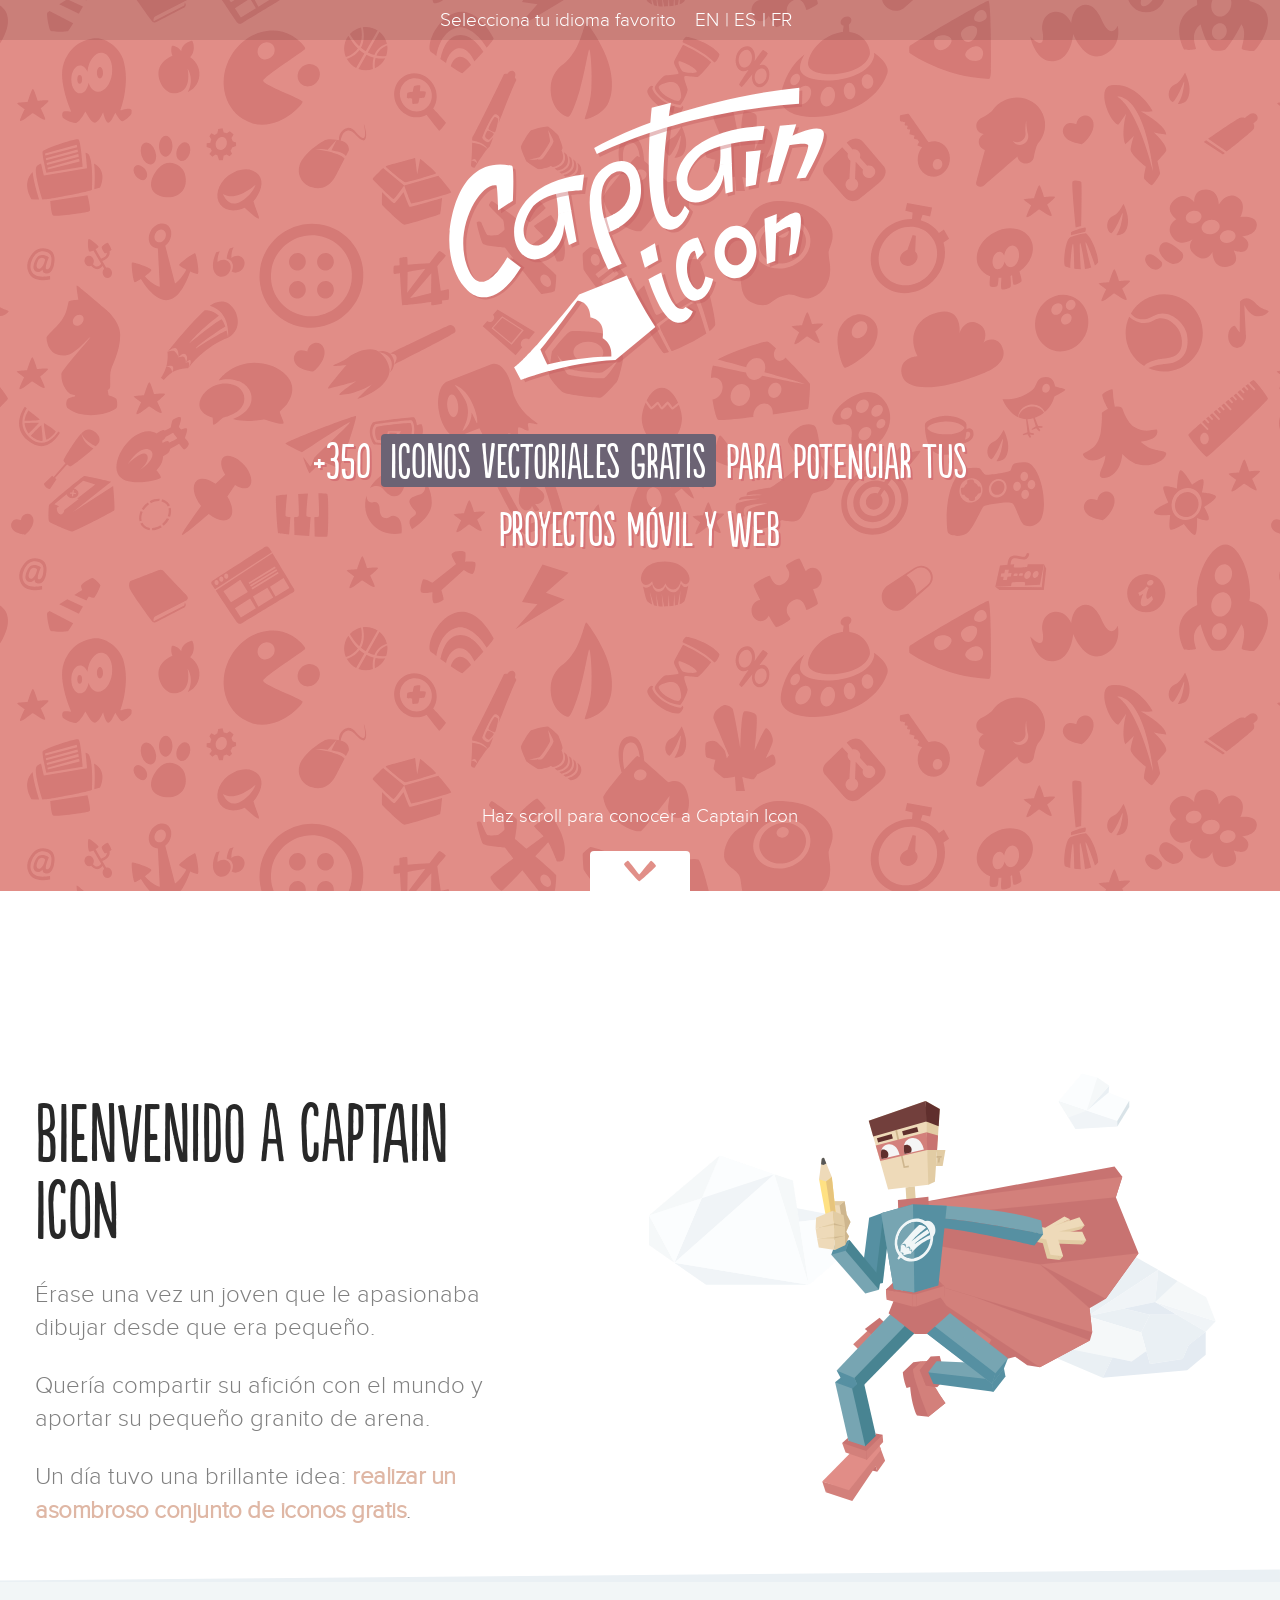
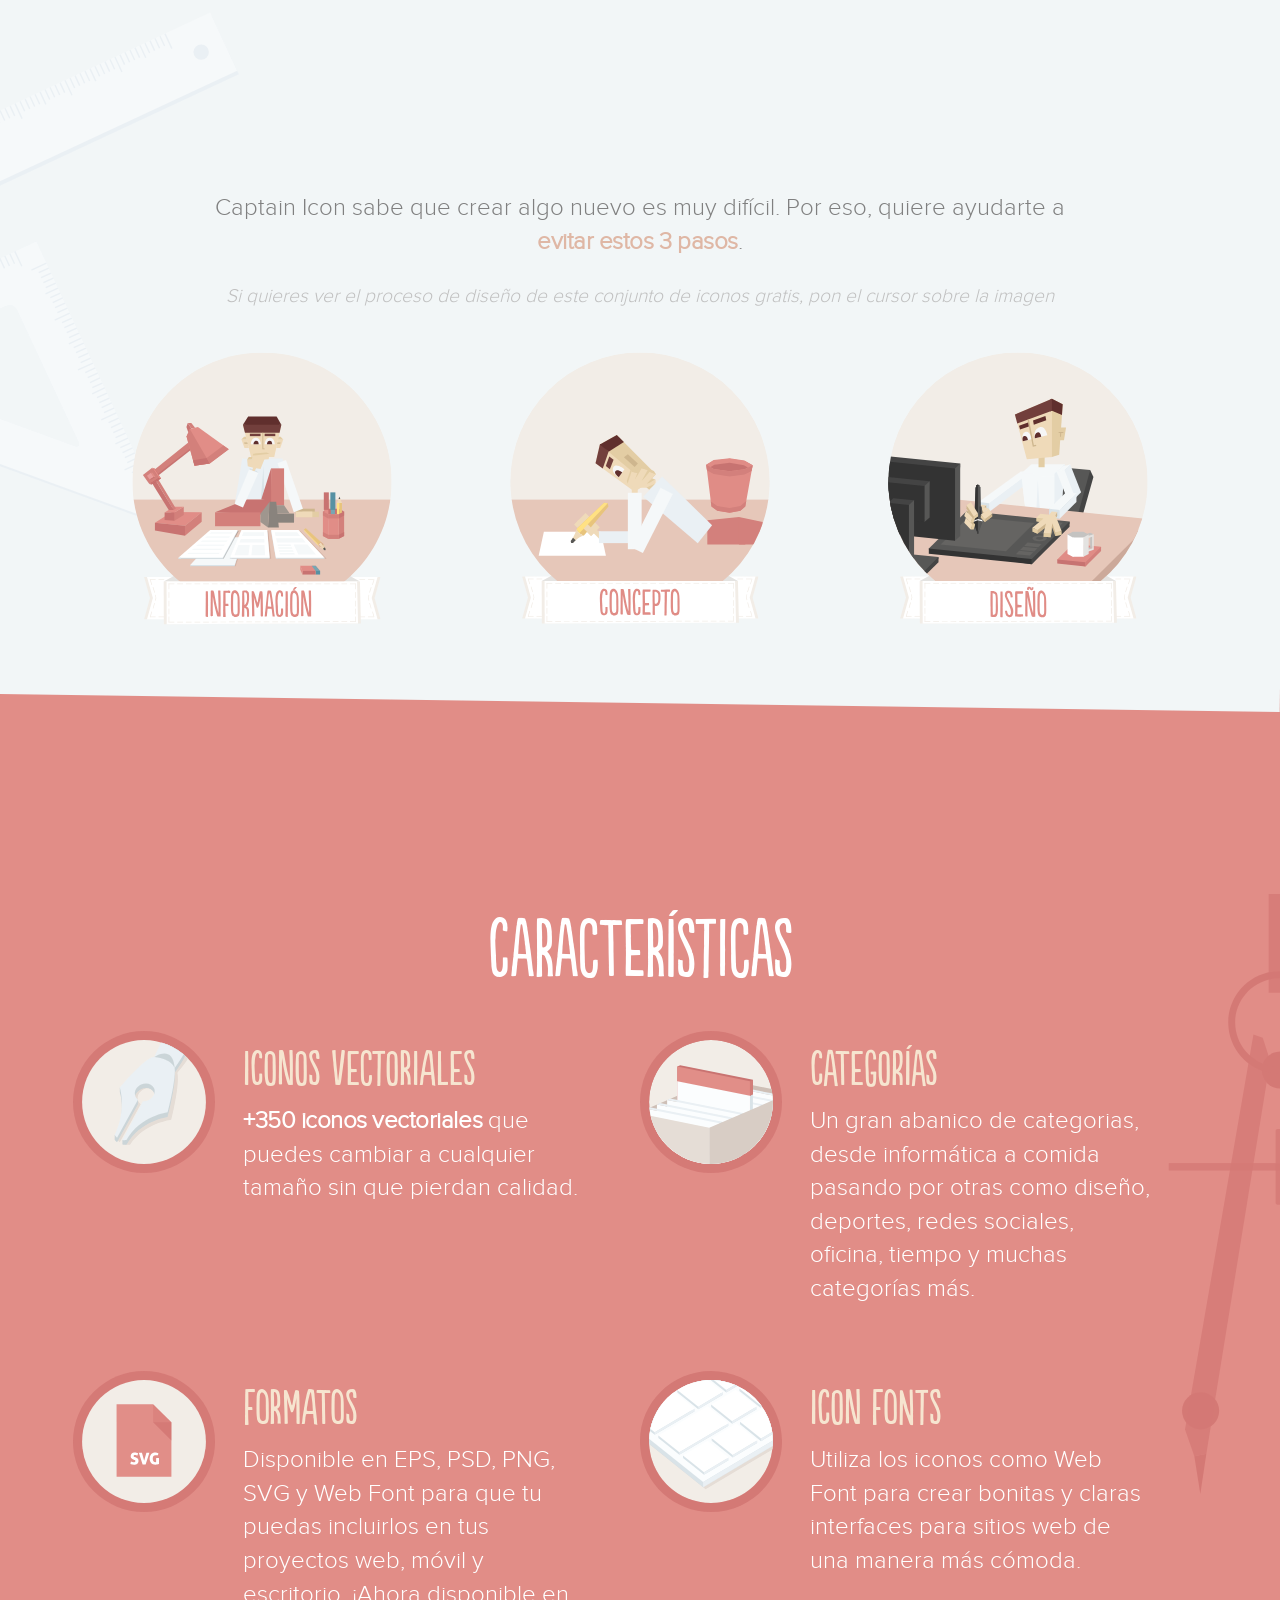
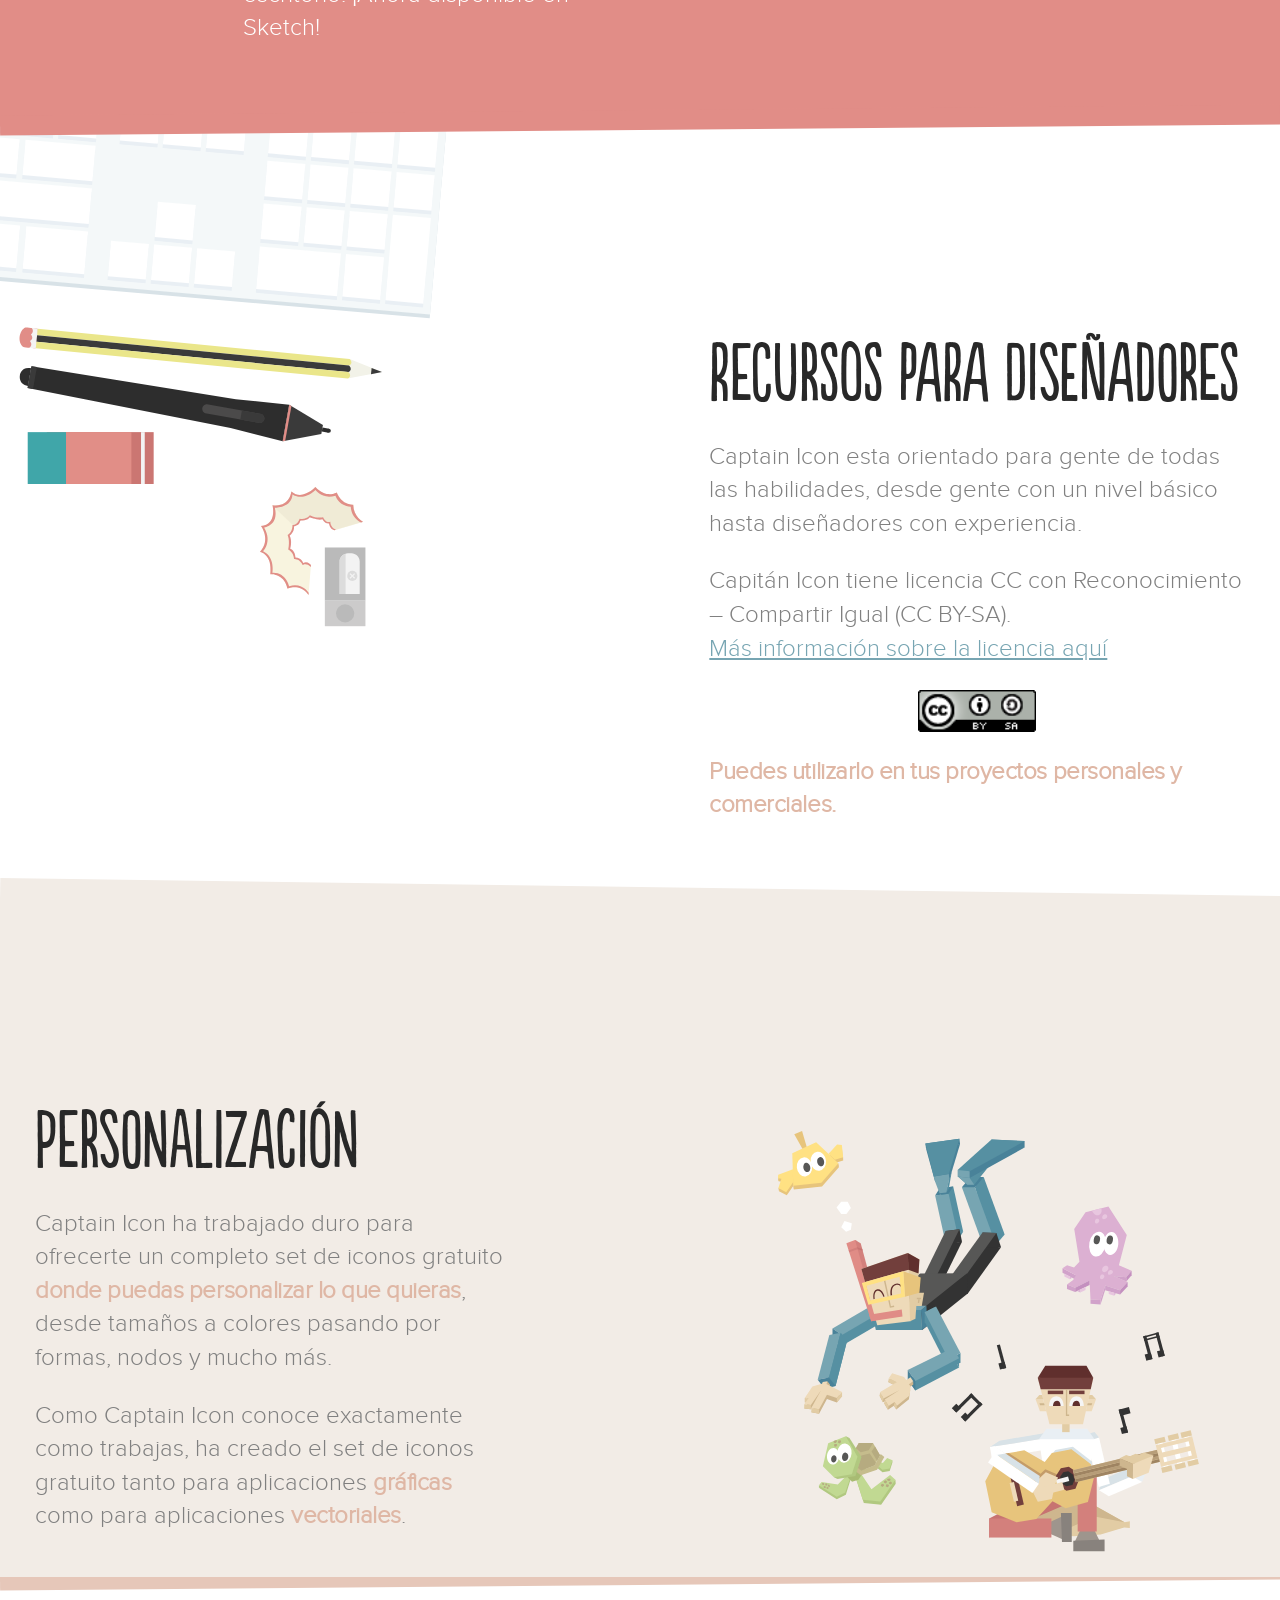
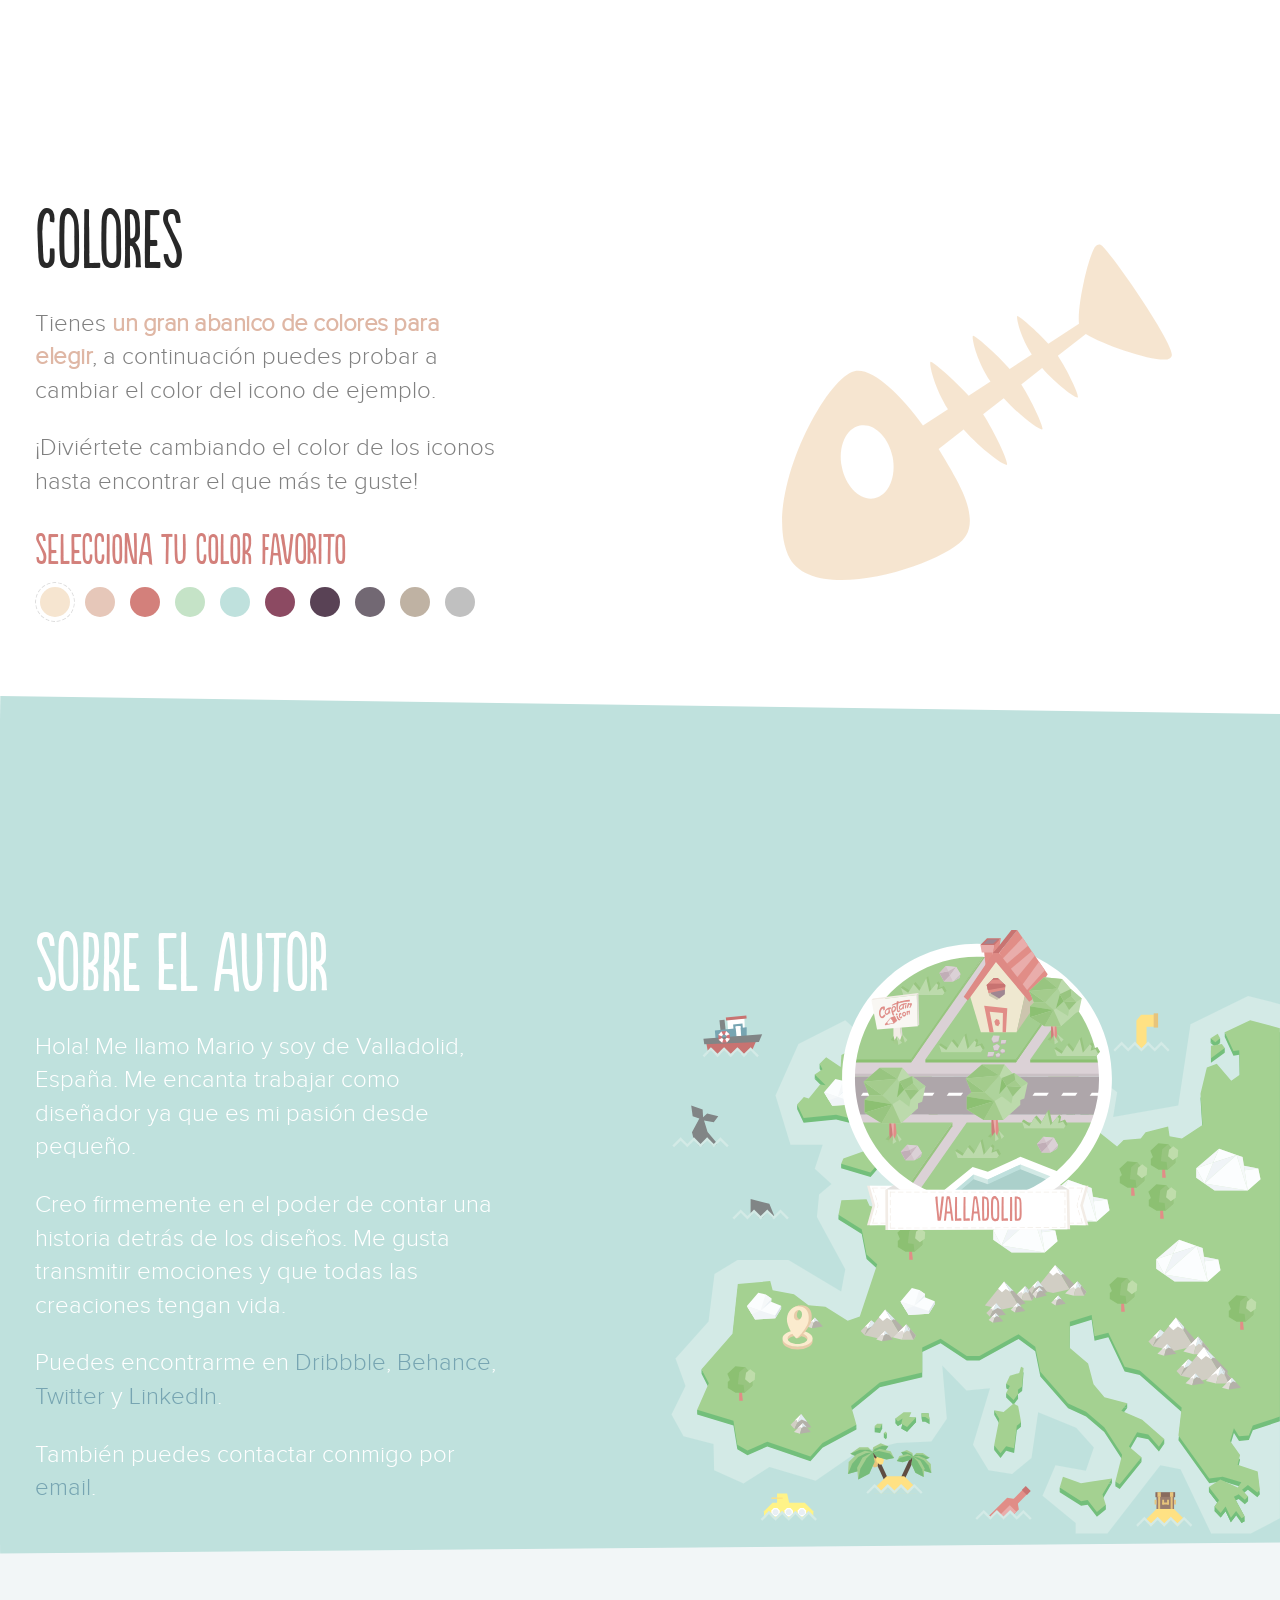
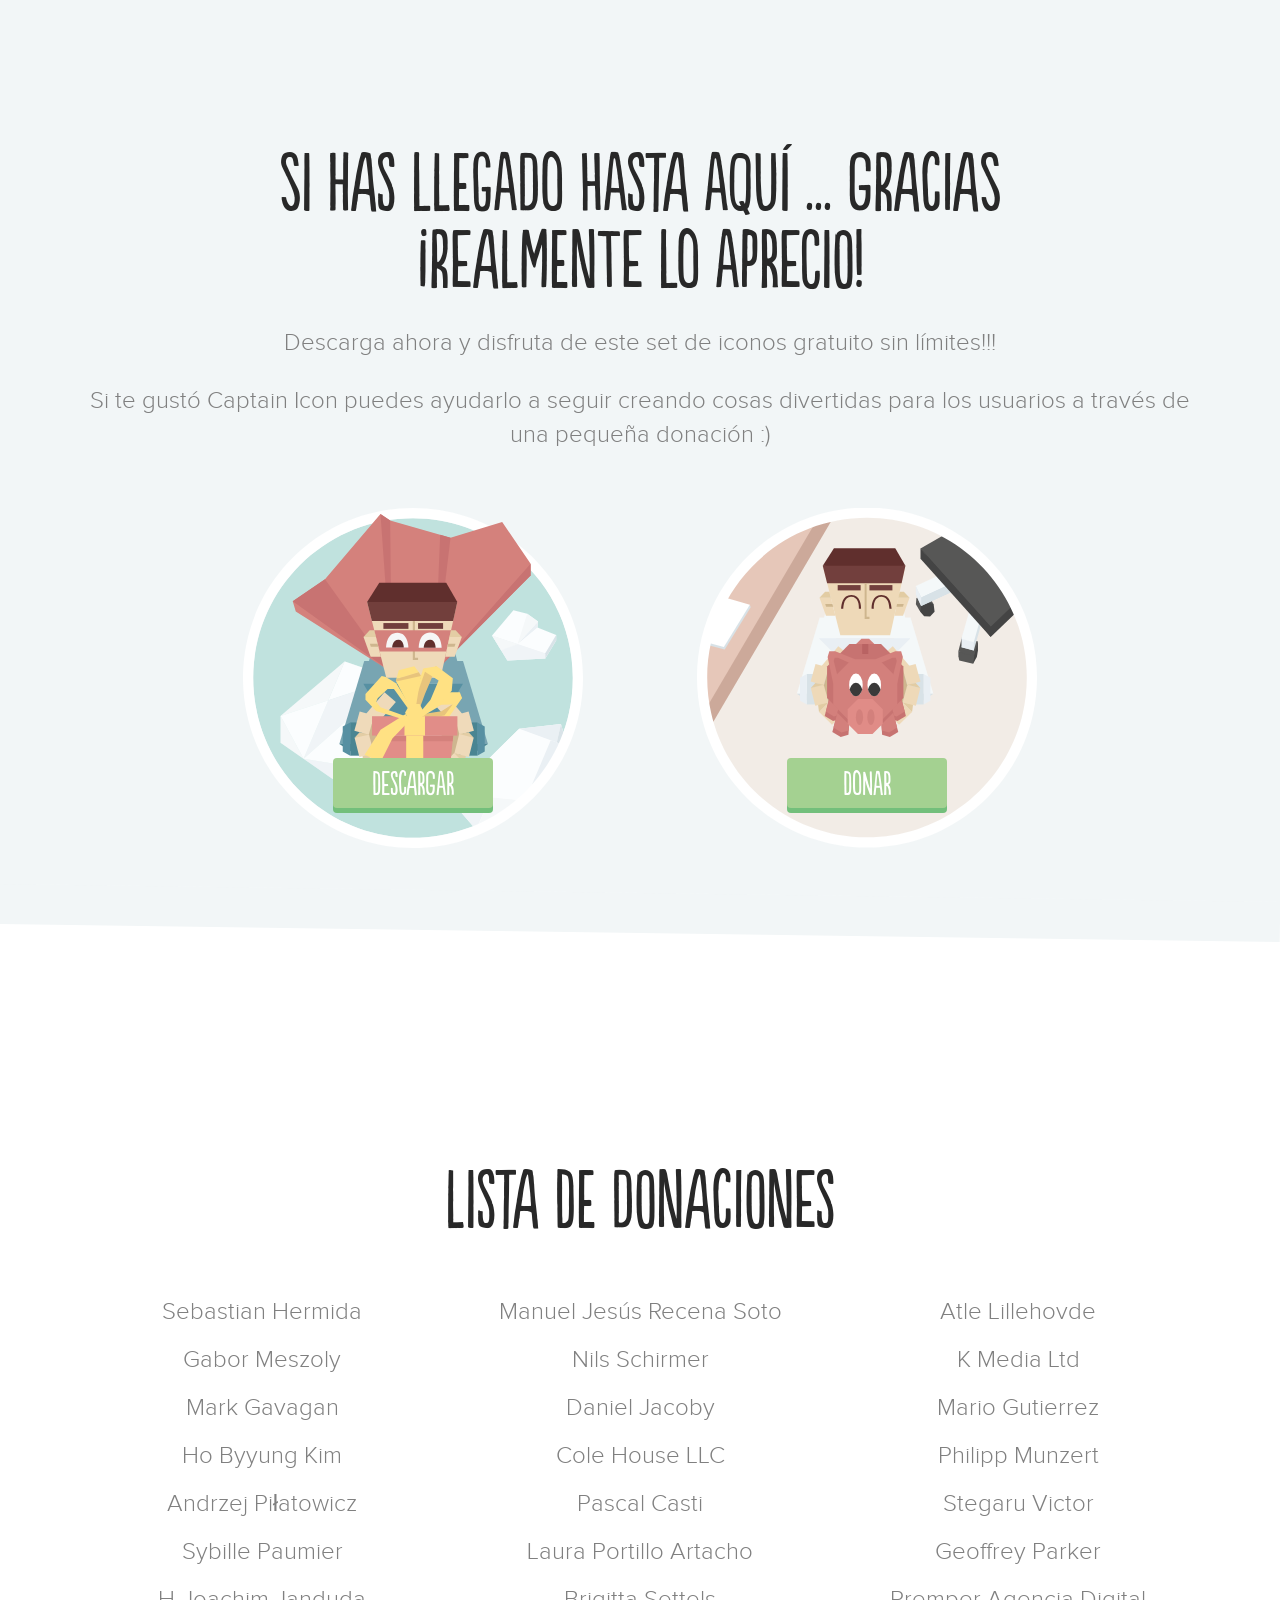
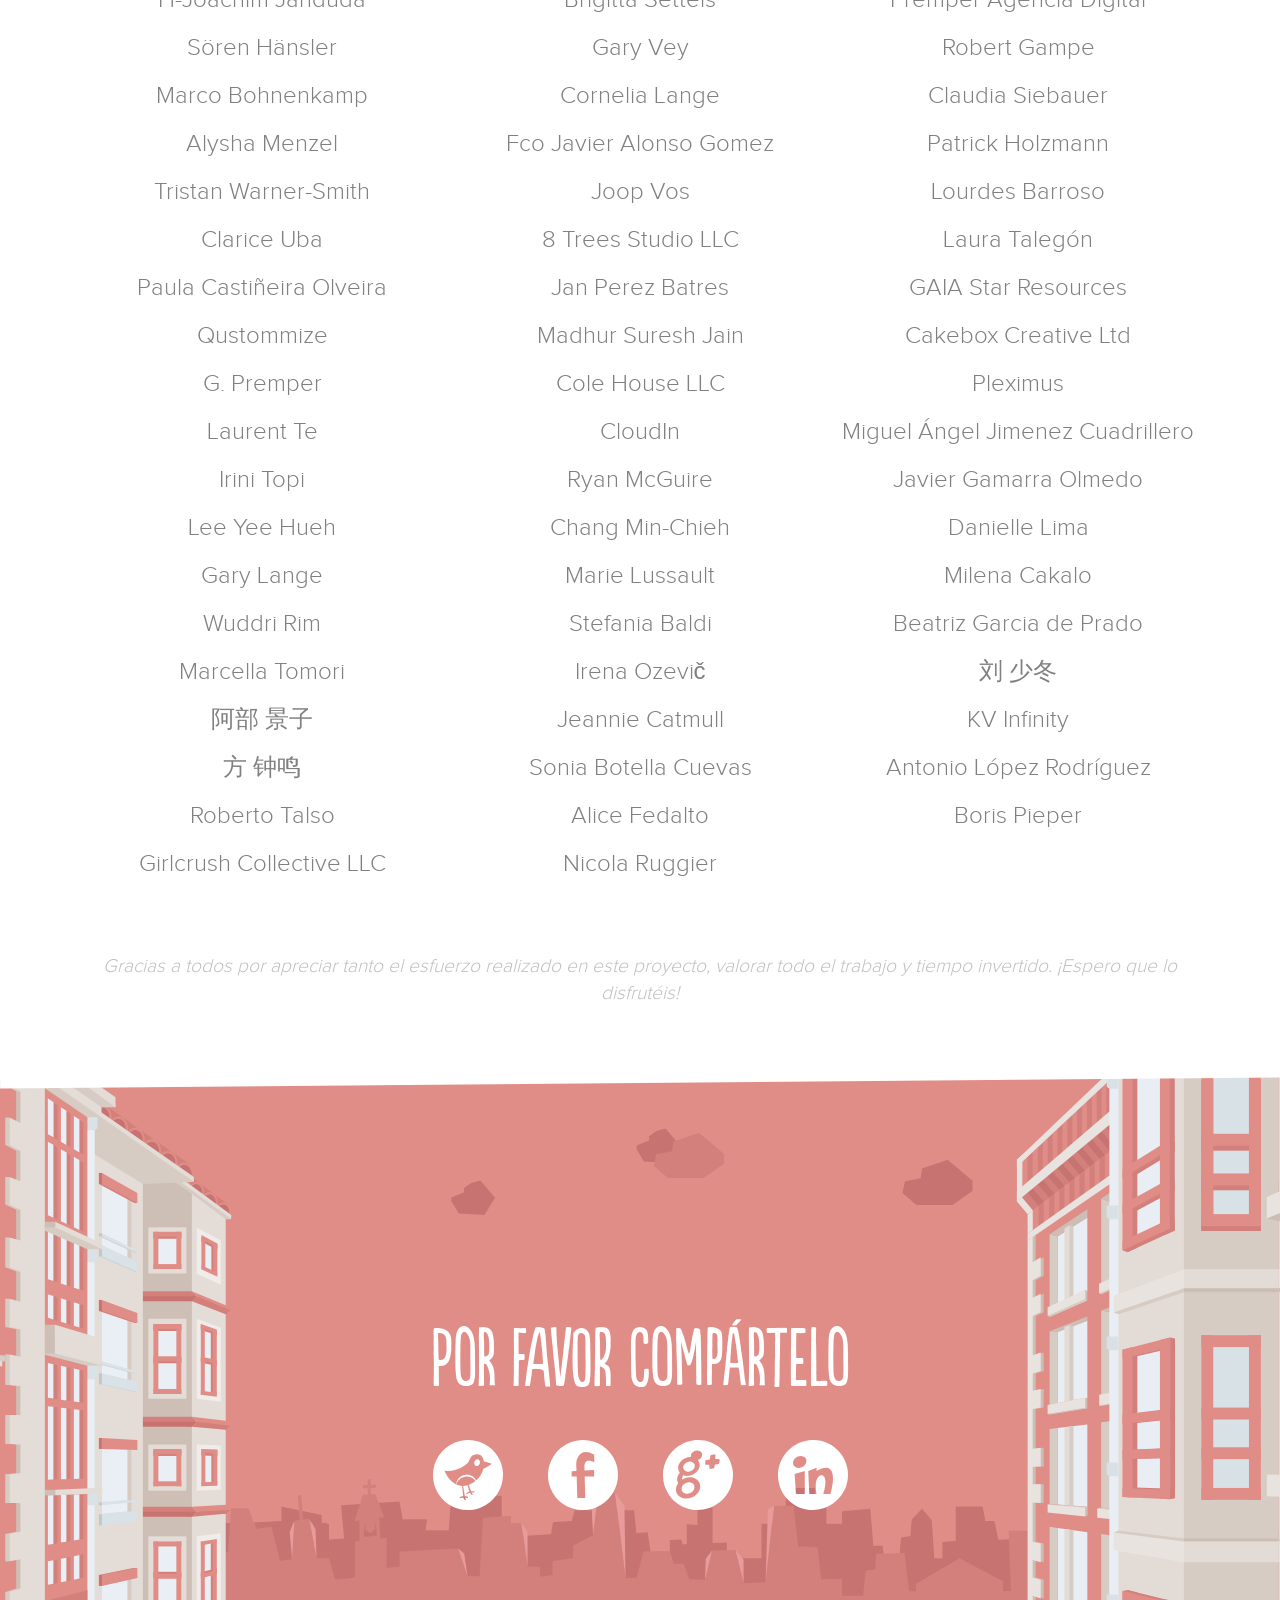
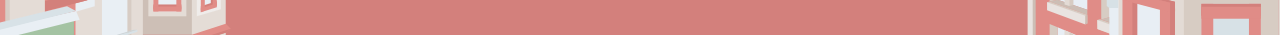
==== commit da8106ec: "New donations April 2020" ====
--- a/es/index.html
+++ b/es/index.html
@@ -279,6 +279,7 @@
                         <span>阿部 景子</span>
                         <span>方 钟鸣</span>
                         <span>Roberto Talso</span>
+                        <span>Girlcrush Collective LLC</span>
                     </li>
                     <li>
                         <span>Manuel Jesús Recena Soto</span>
@@ -305,6 +306,7 @@
                         <span>Jeannie Catmull</span>
                         <span>Sonia Botella Cuevas</span>
                         <span>Alice Fedalto</span>
+                        <span>Nicola Ruggier</span>
                     </li>
                     <li>
                         <span>Atle Lillehovde</span>
@@ -330,6 +332,7 @@
                         <span>刘 少冬</span>
                         <span>KV Infinity</span>
                         <span>Antonio López Rodríguez</span>
+                        <span>Boris Pieper</span>
                     </li>    
                 </ul>
                 <div class="clear"></div>
